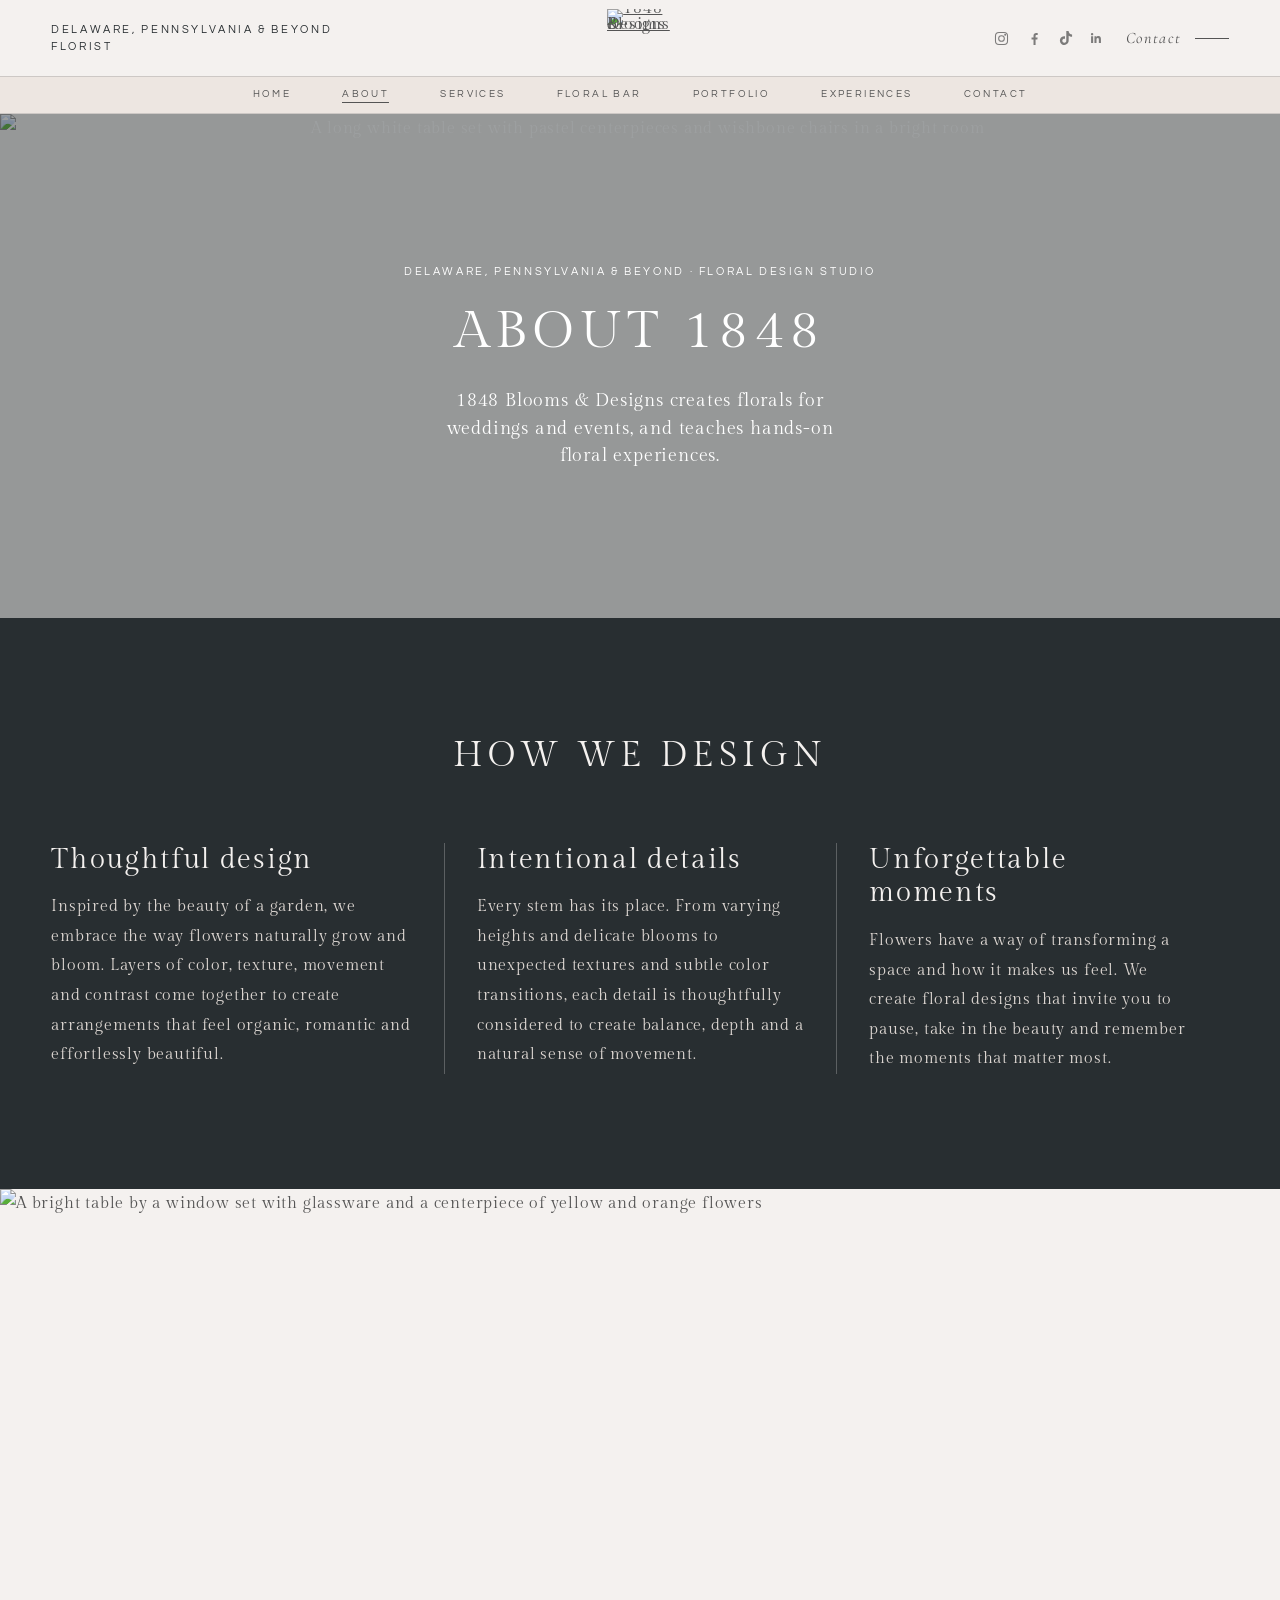
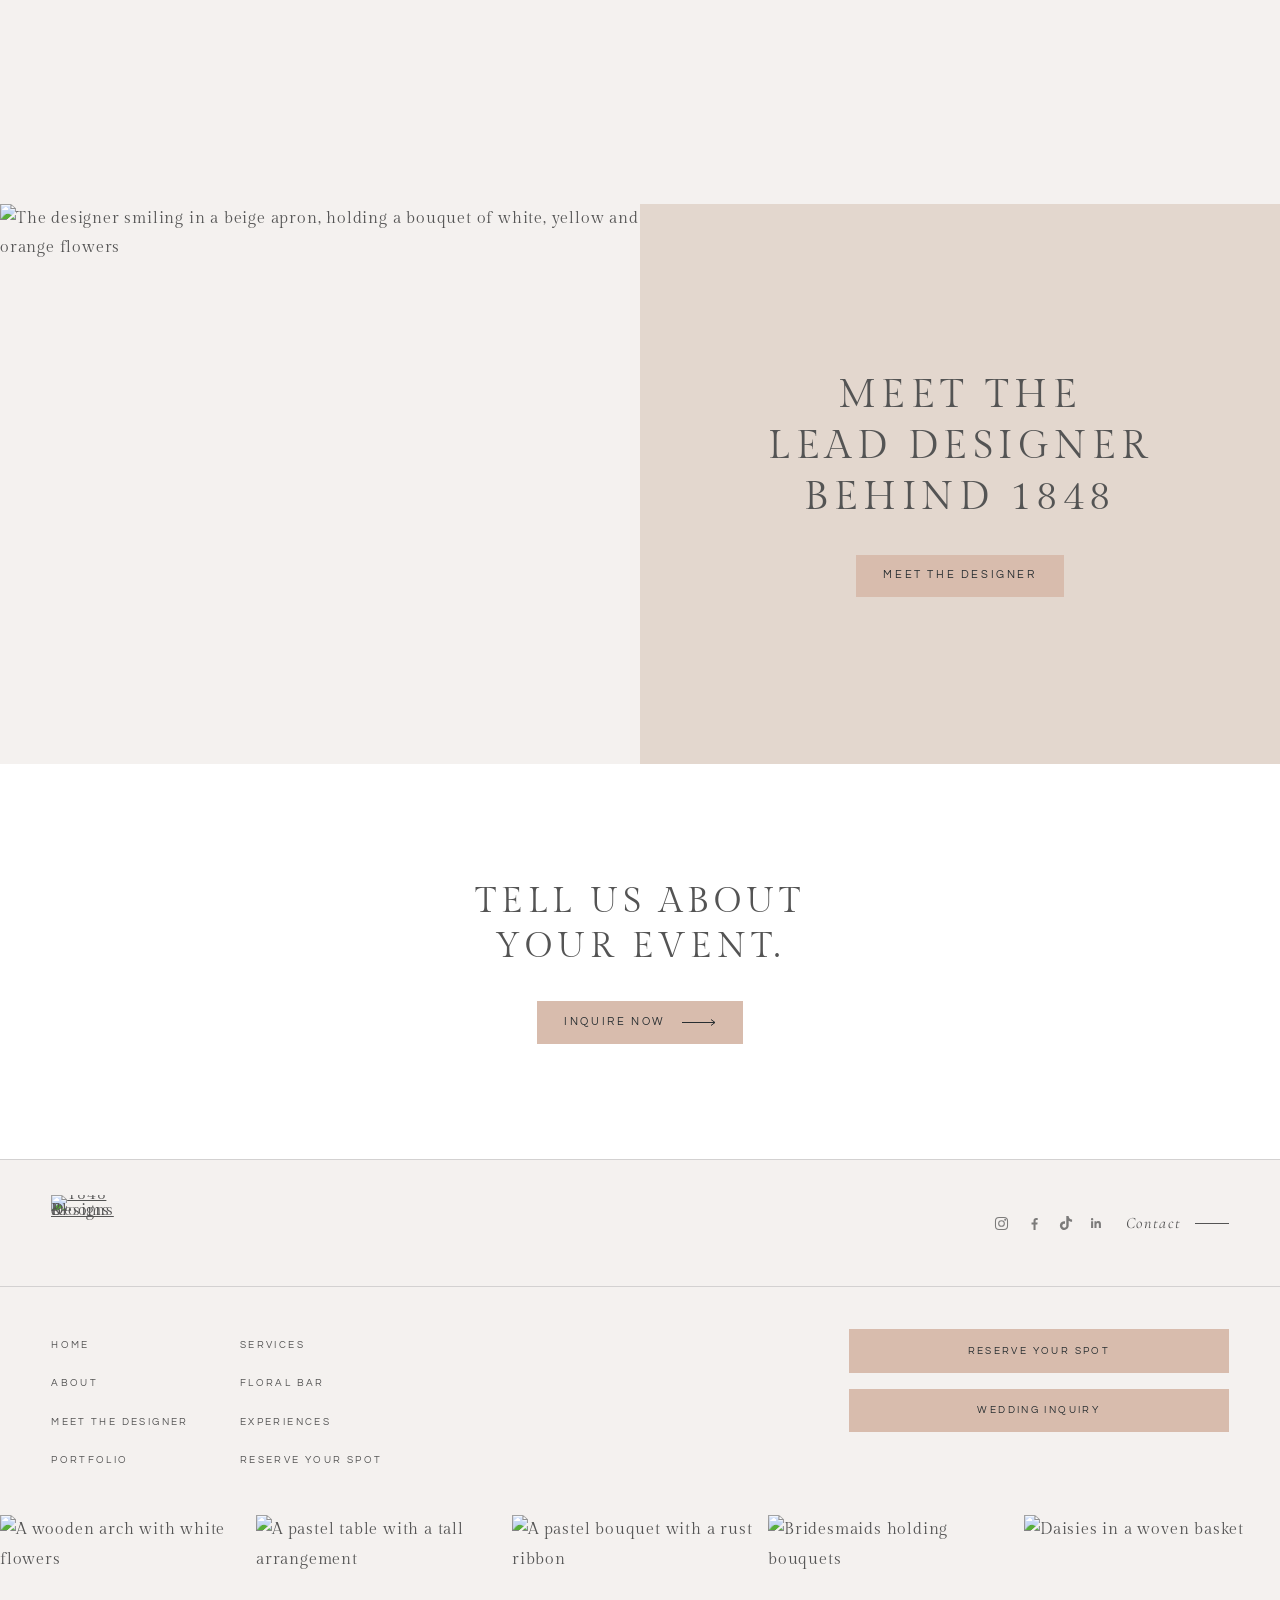
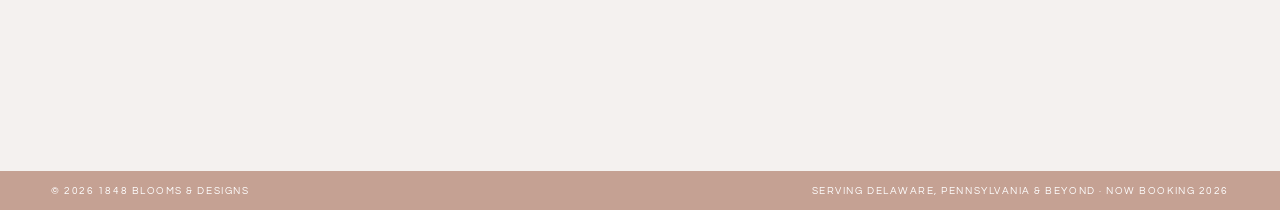
==== about.html @ b2e94ffb "Merge 425ca1553ed9a69449fd6100965f1c5104410fbd into c31b3c706e4429e6d0e6be07ddee73674b6026f5" ====
<!doctype html>
<html lang="en">
<head>
<meta charset="utf-8">
<meta name="viewport" content="width=device-width, initial-scale=1">
<title>About | 1848 Blooms &amp; Designs</title>
<meta name="description" content="About 1848 Blooms &amp; Designs, a floral design studio serving Delaware, Pennsylvania and beyond for weddings, events and hands-on experiences.">

<meta property="og:title" content="About | 1848 Blooms &amp; Designs">
<meta property="og:description" content="About 1848 Blooms &amp; Designs, a floral design studio serving Delaware, Pennsylvania and beyond for weddings, events and hands-on experiences.">
<meta property="og:type" content="website">
<meta property="og:image" content="assets/img/home-banner.jpg">
<meta name="theme-color" content="#C5A193">
<link rel="icon" type="image/png" href="assets/favicon.png">
<link rel="stylesheet" href="assets/site.css?v=4">
</head>
<body>
<a class="skip" href="#main">Skip to content</a>
<header class="hd"><div class="hd__top">
  <p class="flank hd__tag">Delaware, Pennsylvania &amp; Beyond<br>Florist</p>
  <a class="brand" href="index.html" aria-label="1848 Blooms &amp; Designs, home"><img src="assets/logo.png" width="86" height="76" alt="1848 Blooms &amp; Designs"></a>
  <div class="hd__right"><span class="social"><a href="https://www.instagram.com/1848BloomsandDesigns" target="_blank" rel="noopener" aria-label="Instagram"><svg viewBox="0 0 24 24" fill="none" stroke="currentColor" stroke-width="1.5" aria-hidden="true"><rect x="3.500" y="3.500" width="17" height="17" rx="5"/><circle cx="12" cy="12" r="4"/><circle cx="17.200" cy="6.800" r=".6" fill="currentColor"/></svg></a><a href="https://www.facebook.com/1848BloomsandDesigns" target="_blank" rel="noopener" aria-label="Facebook"><svg viewBox="0 0 24 24" aria-hidden="true"><path d="M13.500 21v-7.500h2.500l.4-3h-2.900V8.600c0-.9.3-1.500 1.500-1.500h1.500V4.400c-.3 0-1.200-.1-2.200-.1-2.200 0-3.700 1.300-3.700 3.800v2.400H7.800v3h2.800V21h2.900z"/></svg></a><a href="https://www.tiktok.com/@1848bloomsanddesigns" target="_blank" rel="noopener" aria-label="TikTok"><svg viewBox="0 0 24 24" aria-hidden="true"><path d="M12.53.02c1.31-.02 2.61-.01 3.91-.02.08 1.53.63 3.09 1.75 4.17 1.12 1.11 2.7 1.62 4.24 1.79v4.03c-1.44-.05-2.89-.35-4.2-.97-.57-.26-1.1-.59-1.62-.93-.01 2.92.01 5.84-.02 8.75-.08 1.4-.54 2.79-1.35 3.94-1.31 1.92-3.58 3.17-5.91 3.21-1.43.08-2.86-.31-4.08-1.03-2.02-1.19-3.44-3.37-3.65-5.71-.02-.5-.03-1-.01-1.49.18-1.9 1.12-3.72 2.58-4.96 1.66-1.44 3.98-2.13 6.15-1.72.02 1.48-.04 2.96-.04 4.44-.99-.32-2.15-.23-3.02.37-.63.41-1.11 1.04-1.36 1.75-.21.51-.15 1.07-.14 1.61.24 1.64 1.82 3.02 3.5 2.87 1.12-.01 2.19-.66 2.77-1.61.19-.33.4-.67.41-1.06.1-1.79.06-3.57.07-5.36.01-4.03-.01-8.05.02-12.07z"/></svg></a><a href="https://www.linkedin.com/company/1848-blooms-and-designs/" target="_blank" rel="noopener" aria-label="LinkedIn"><svg viewBox="0 0 24 24" aria-hidden="true"><path d="M20.45 20.45h-3.56v-5.57c0-1.33-.02-3.04-1.85-3.04-1.85 0-2.14 1.45-2.14 2.94v5.67H9.35V9h3.41v1.56h.05c.48-.9 1.64-1.85 3.37-1.85 3.6 0 4.27 2.37 4.27 5.46v6.28zM5.34 7.43a2.06 2.06 0 1 1 0-4.13 2.06 2.06 0 0 1 0 4.13zM7.12 20.45H3.56V9h3.56v11.45z"/></svg></a></span><a class="contact-link" href="contact.html">Contact</a>
    <button class="menu-btn" type="button" aria-expanded="false" aria-controls="mnav"><i aria-hidden="true"></i><span>Menu</span></button></div>
</div></header>
<nav class="primary" aria-label="Main"><a href="index.html">Home</a><a href="about.html" aria-current="page">About</a><a href="services.html">Services</a><a href="floral-bar.html">Floral Bar</a><a href="portfolio.html">Portfolio</a><a href="experiences.html">Experiences</a><a href="contact.html">Contact</a></nav>
<nav class="mnav" id="mnav" aria-label="Menu">
  <ul><li><a href="index.html">Home</a></li><li><a href="about.html">About</a></li><li><a href="designer.html">Meet the designer</a></li><li><a href="services.html">Services</a></li><li><a href="floral-bar.html">Floral Bar</a></li><li><a href="portfolio.html">Portfolio</a></li><li><a href="experiences.html">Experiences</a></li><li><a href="reserve.html">Reserve your spot</a></li><li><a href="contact.html">Contact</a></li></ul>
  <div class="foot-line"><span>Serving Delaware, Pennsylvania &amp; Beyond</span><span>Now booking 2026</span></div>
</nav>
<main id="main">

<section class="phero">
  <img class="phero__img" src="assets/img/table-long-pastel.jpg" width="1600" height="1067" alt="A long white table set with pastel centerpieces and wishbone chairs in a bright room" fetchpriority="high" >
  <div class="phero__mid"><span class="eyebrow">Delaware, Pennsylvania &amp; Beyond &middot; Floral design studio</span><div class="tbar"><h1 class="dsp">About 1848</h1></div></div>
  <div class="phero__foot"><p>1848 Blooms &amp; Designs creates florals for weddings and events, and teaches hands-on floral experiences.</p></div>
</section>

<section class="section band-moss">
  <div class="wrap">
    <div class="tbar"><h2 class="dsp">How we design</h2></div>
    <div class="principles" style="margin-top:clamp(2.5rem,5vw,4.5rem)">
      <div><h3>Thoughtful design</h3><p>Inspired by the beauty of a garden, we embrace the way flowers naturally grow and bloom. Layers of color, texture, movement and contrast come together to create arrangements that feel organic, romantic and effortlessly beautiful.</p></div>
      <div><h3>Intentional details</h3><p>Every stem has its place. From varying heights and delicate blooms to unexpected textures and subtle color transitions, each detail is thoughtfully considered to create balance, depth and a natural sense of movement.</p></div>
      <div><h3>Unforgettable moments</h3><p>Flowers have a way of transforming a space and how it makes us feel. We create floral designs that invite you to pause, take in the beauty and remember the moments that matter most.</p></div>
    </div>
  </div>
</section>

<section class="full-img"><img src="assets/img/table-window.jpg" width="1067" height="1600" alt="A bright table by a window set with glassware and a centerpiece of yellow and orange flowers" loading="lazy" decoding="async" style="object-position:50% 70%"></section>

<section class="panels">
  <div class="panel panel--img"><img src="assets/img/designer-smile.jpg" width="1067" height="1600" alt="The designer smiling in a beige apron, holding a bouquet of white, yellow and orange flowers" loading="lazy" decoding="async" ></div>
  <div class="panel panel--petal panel--center"><div>
    <h2 class="dsp">Meet the lead designer behind 1848</h2>
    <div class="btn-row"><a class="btn" href="designer.html">Meet the designer</a></div>
  </div></div>
</section>

<section class="section band-paper2"><div class="wrap closer">
  <h2 class="dsp">Tell us about your event.</h2><div class="btn-row"><a class="btn btn--arrow" href="contact.html">Inquire now</a></div>
</div></section>

</main>
<footer class="site-footer">
  <div class="f-top"><a class="brand" href="index.html" aria-label="1848 Blooms &amp; Designs, home"><img src="assets/logo.png" width="86" height="76" alt="1848 Blooms &amp; Designs"></a><div class="hd__right"><span class="social"><a href="https://www.instagram.com/1848BloomsandDesigns" target="_blank" rel="noopener" aria-label="Instagram"><svg viewBox="0 0 24 24" fill="none" stroke="currentColor" stroke-width="1.5" aria-hidden="true"><rect x="3.500" y="3.500" width="17" height="17" rx="5"/><circle cx="12" cy="12" r="4"/><circle cx="17.200" cy="6.800" r=".6" fill="currentColor"/></svg></a><a href="https://www.facebook.com/1848BloomsandDesigns" target="_blank" rel="noopener" aria-label="Facebook"><svg viewBox="0 0 24 24" aria-hidden="true"><path d="M13.500 21v-7.500h2.500l.4-3h-2.900V8.600c0-.9.3-1.500 1.500-1.500h1.500V4.400c-.3 0-1.200-.1-2.200-.1-2.200 0-3.700 1.300-3.700 3.800v2.400H7.800v3h2.800V21h2.900z"/></svg></a><a href="https://www.tiktok.com/@1848bloomsanddesigns" target="_blank" rel="noopener" aria-label="TikTok"><svg viewBox="0 0 24 24" aria-hidden="true"><path d="M12.53.02c1.31-.02 2.61-.01 3.91-.02.08 1.53.63 3.09 1.75 4.17 1.12 1.11 2.7 1.62 4.24 1.79v4.03c-1.44-.05-2.89-.35-4.2-.97-.57-.26-1.1-.59-1.62-.93-.01 2.92.01 5.84-.02 8.75-.08 1.4-.54 2.79-1.35 3.94-1.31 1.92-3.58 3.17-5.91 3.21-1.43.08-2.86-.31-4.08-1.03-2.02-1.19-3.44-3.37-3.65-5.71-.02-.5-.03-1-.01-1.49.18-1.9 1.12-3.72 2.58-4.96 1.66-1.44 3.98-2.13 6.15-1.72.02 1.48-.04 2.96-.04 4.44-.99-.32-2.15-.23-3.02.37-.63.41-1.11 1.04-1.36 1.75-.21.51-.15 1.07-.14 1.61.24 1.64 1.82 3.02 3.5 2.87 1.12-.01 2.19-.66 2.77-1.61.19-.33.4-.67.41-1.06.1-1.79.06-3.57.07-5.36.01-4.03-.01-8.05.02-12.07z"/></svg></a><a href="https://www.linkedin.com/company/1848-blooms-and-designs/" target="_blank" rel="noopener" aria-label="LinkedIn"><svg viewBox="0 0 24 24" aria-hidden="true"><path d="M20.45 20.45h-3.56v-5.57c0-1.33-.02-3.04-1.85-3.04-1.85 0-2.14 1.45-2.14 2.94v5.67H9.35V9h3.41v1.56h.05c.48-.9 1.64-1.85 3.37-1.85 3.6 0 4.27 2.37 4.27 5.46v6.28zM5.34 7.43a2.06 2.06 0 1 1 0-4.13 2.06 2.06 0 0 1 0 4.13zM7.12 20.45H3.56V9h3.56v11.45z"/></svg></a></span><a class="contact-link" href="contact.html">Contact</a></div></div>
  <div class="f-mid">
    <ul><li><a href="index.html">Home</a></li><li><a href="about.html">About</a></li><li><a href="designer.html">Meet the designer</a></li><li><a href="portfolio.html">Portfolio</a></li></ul>
    <ul><li><a href="services.html">Services</a></li><li><a href="floral-bar.html">Floral Bar</a></li><li><a href="experiences.html">Experiences</a></li><li><a href="reserve.html">Reserve your spot</a></li></ul>
    <div class="f-btns"><a class="btn" href="reserve.html">Reserve your spot</a><a class="btn" href="https://docs.google.com/forms/d/e/1FAIpQLSezvMAhJgHH2pi5c92ohipBKujeKQc1tmaTfEVaxycdIquB6Q/viewform?usp=header" target="_blank" rel="noopener">Wedding inquiry</a></div>
  </div>
  <div class="f-thumbs"><img src="assets/img/arch-willow.jpg" width="981" height="1284" alt="A wooden arch with white flowers" loading="lazy" decoding="async" ><img src="assets/img/pastel-table-a.jpg" width="1067" height="1600" alt="A pastel table with a tall arrangement" loading="lazy" decoding="async" ><img src="assets/img/bouquet-ribbon.jpg" width="1600" height="1067" alt="A pastel bouquet with a rust ribbon" loading="lazy" decoding="async" ><img src="assets/img/bridesmaids.jpg" width="1049" height="1600" alt="Bridesmaids holding bouquets" loading="lazy" decoding="async" ><img src="assets/img/ladder-daisies.jpg" width="1067" height="1600" alt="Daisies in a woven basket" loading="lazy" decoding="async" ></div>
  <div class="legal"><span>&copy; <span data-year>2026</span> 1848 Blooms &amp; Designs</span><span>Serving Delaware, Pennsylvania &amp; Beyond &middot; Now booking 2026</span></div>
</footer>
<script src="assets/site.js"></script>
</body>
</html>
---- assets/site.css ----
/* 1848 Blooms & Designs, v3
   Soft, airy, boutique. Warm greige paper, dusty rose accents, wide-tracked light serif capitals,
   tiny sans labels, a handwritten accent word, a centered wordmark header with a thin nav bar,
   photo-led sections with floating cards. */

@font-face{font-family:"Gilda Display";src:url([data-uri]) format("woff2");font-weight:400;font-style:normal;font-display:swap}
@font-face{font-family:"Cormorant";src:url([data-uri]) format("woff2");font-weight:400;font-style:italic;font-display:swap}
@font-face{font-family:"Questrial";src:url([data-uri]) format("woff2");font-weight:400;font-display:swap}
@font-face{font-family:"Pinyon Script";src:url([data-uri]) format("woff2");font-weight:400;font-display:swap}

:root{
  --paper:#F4F1EF;
  --petal:#E3D7CE;      /* sand */
  --petal-2:#EDE6E1;    /* light sand */
  --white:#FFFFFF;
  --deep:#282E31;       /* charcoal */
  --moss:#282E31;
  --rose:#C5A193;
  --rose-2:#D8BCAD;
  --rose-d:#A47F70;
  --leaf:#C5A193;
  --orchid:#A47F70;
  --ink:#282E31;
  --ink-2:#5E6366;
  --olive:#2E3823;
  --cream:#F4F1EF;
  --line:rgba(40,46,49,.16);
  --line-d:rgba(244,241,239,.26);

  --display:"Gilda Display","Cormorant",Georgia,serif;
  --serif:"Gilda Display","Cormorant",Georgia,serif;
  --sans:"Questrial","Helvetica Neue",Arial,sans-serif;
  --script:"Pinyon Script","Snell Roundhand",cursive;

  --pad:clamp(20px,4vw,64px);
  --max:1240px;
  --head-h:76px;
  --nav-h:38px;
  --ease:cubic-bezier(.2,.7,.2,1);
}

*,*::before,*::after{box-sizing:border-box}
html{-webkit-text-size-adjust:100%;scroll-behavior:smooth;scroll-padding-top:calc(var(--nav-h) + 16px)}
body{margin:0;background:var(--paper);color:var(--ink);font:400 1.2rem/1.7 var(--serif);letter-spacing:.012em;-webkit-font-smoothing:antialiased;text-rendering:optimizeLegibility}
img{display:block;max-width:100%;height:auto}
h1,h2,h3,h4,p,ul,ol,dl,dd,figure{margin:0}
ul,ol{padding:0;list-style:none}
a{color:inherit}
button,input,select,textarea{font:inherit;color:inherit}
:focus-visible{outline:2px solid var(--rose-d);outline-offset:3px}
.skip{position:absolute;left:-999px;top:8px;background:var(--deep);color:var(--cream);padding:.6em 1em;z-index:100}
.skip:focus{left:8px}
.wrap{width:100%;max-width:calc(var(--max) + var(--pad)*2);margin-inline:auto;padding-inline:var(--pad)}
body.menu-open{overflow:hidden}

/* ---------- Type ---------- */
.dsp,h1,h2{font-family:var(--display);font-weight:300;text-transform:uppercase;letter-spacing:.09em;line-height:1.28;text-wrap:balance;color:var(--olive)}
h1{font-size:clamp(2rem,1.1rem + 3.4vw,4.3rem)}
h2{font-size:clamp(1.65rem,1.05rem + 1.9vw,3rem)}
h3{font-family:var(--display);font-weight:400;font-size:clamp(1.45rem,1.2rem + .7vw,1.9rem);letter-spacing:.03em;line-height:1.2;text-wrap:balance}
p{max-width:62ch;text-wrap:pretty}
h1+p,h2+p,h3+p{margin-top:1rem}
.lede{font-size:1.3rem;line-height:1.6;max-width:40ch}
.small{font-size:1rem;color:var(--ink-2)}
.script{font-family:var(--script);text-transform:none;letter-spacing:0;font-weight:400;font-size:1.28em;line-height:1}
.eyebrow,.flank{font:400 .68rem/1.6 var(--sans);letter-spacing:.24em;text-transform:uppercase;color:var(--ink)}
.eyebrow{display:block;text-align:center;margin-bottom:1.1rem}
.rule{display:block;width:min(240px,50%);height:1px;background:var(--line);margin:1.6rem auto}
.ph{background:linear-gradient(transparent 58%,#F6E6A6 58%);padding:0 .1em;color:inherit}
.deep .ph,.story .ph,.panel--deep .ph{color:var(--ink)}

/* centered title block */
.tbar{display:block;text-align:center}
.tbar .flank{display:none}
.tbar h1,.tbar h2{text-align:center}

/* ---------- Links & buttons ---------- */
.link{text-decoration:underline;text-decoration-thickness:1px;text-underline-offset:.3em;text-decoration-color:rgba(40,46,49,.4);transition:color .2s,text-decoration-color .2s}
.link:hover{color:var(--rose-d);text-decoration-color:var(--rose-d)}
.btn{display:inline-flex;align-items:center;justify-content:center;gap:1rem;padding:1.35em 2.4em;border:1px solid var(--rose-2);background:var(--rose-2);color:var(--ink);font:400 .68rem/1 var(--sans);letter-spacing:.24em;text-transform:uppercase;text-decoration:none;border-radius:0;cursor:pointer;transition:background .3s,border-color .3s,color .3s}
.btn:hover{background:var(--rose);border-color:var(--rose)}
.btn--ghost{background:transparent;border-color:rgba(40,46,49,.45)}
.btn--ghost:hover{background:var(--ink);border-color:var(--ink);color:var(--cream)}
.btn--cream{background:var(--paper);border-color:var(--paper);color:var(--ink)}
.btn--cream:hover{background:var(--rose-2);border-color:var(--rose-2)}
.btn--rose{background:var(--rose);border-color:var(--rose);color:#fff}
.btn--rose:hover{background:var(--rose-d);border-color:var(--rose-d)}
.btn--arrow::after,.arrow-link::after{content:"";width:34px;height:7px;flex:none;background:no-repeat center/100% 100% url("data:image/svg+xml,%3Csvg xmlns='http://www.w3.org/2000/svg' viewBox='0 0 34 7' fill='none' stroke='currentColor' stroke-width='1'%3E%3Cpath d='M0 3.5h33M29 .5l4 3-4 3'/%3E%3C/svg%3E");filter:none}
.btn--arrow::after{background:currentColor;-webkit-mask:url("data:image/svg+xml,%3Csvg xmlns='http://www.w3.org/2000/svg' viewBox='0 0 34 7' fill='none' stroke='black' stroke-width='1'%3E%3Cpath d='M0 3.5h33M29 .5l4 3-4 3'/%3E%3C/svg%3E") center/100% 100% no-repeat;mask:url("data:image/svg+xml,%3Csvg xmlns='http://www.w3.org/2000/svg' viewBox='0 0 34 7' fill='none' stroke='black' stroke-width='1'%3E%3Cpath d='M0 3.5h33M29 .5l4 3-4 3'/%3E%3C/svg%3E") center/100% 100% no-repeat}
.arrow-link{display:inline-flex;align-items:center;gap:.9rem;font:400 .68rem/1 var(--sans);letter-spacing:.24em;text-transform:uppercase;text-decoration:none}
.arrow-link::after{background:currentColor;-webkit-mask:url("data:image/svg+xml,%3Csvg xmlns='http://www.w3.org/2000/svg' viewBox='0 0 34 7' fill='none' stroke='black' stroke-width='1'%3E%3Cpath d='M0 3.5h33M29 .5l4 3-4 3'/%3E%3C/svg%3E") center/100% 100% no-repeat;mask:url("data:image/svg+xml,%3Csvg xmlns='http://www.w3.org/2000/svg' viewBox='0 0 34 7' fill='none' stroke='black' stroke-width='1'%3E%3Cpath d='M0 3.5h33M29 .5l4 3-4 3'/%3E%3C/svg%3E") center/100% 100% no-repeat;transition:transform .3s var(--ease)}
.arrow-link:hover::after{transform:translateX(5px)}
.btn-row{display:flex;flex-wrap:wrap;gap:.8rem 1rem;align-items:center}
.btn-row--center{justify-content:center}

/* ---------- Header: top row (tagline, wordmark, contact) + thin nav bar ---------- */
.hd{position:relative;z-index:60;background:var(--paper)}
.hd__top{display:grid;grid-template-columns:1fr auto 1fr;align-items:center;gap:1rem;padding:.5rem var(--pad);min-height:var(--head-h)}
.hd__tag{max-width:none}
.brand{display:block;line-height:0}
.brand img{height:58px;width:auto}
.hd__right{justify-self:end;display:flex;align-items:center;gap:1.4rem}
.social{display:flex;gap:1rem}
.social svg{width:17px;height:17px;display:block;fill:currentColor}
.social a{display:block;line-height:0;opacity:.75;transition:opacity .2s,color .2s}
.social a:hover{opacity:1;color:var(--rose-d)}
.social a:hover{opacity:1}
.contact-link{display:inline-flex;align-items:center;gap:.8rem;font:italic 400 1rem var(--serif);letter-spacing:.1em;text-decoration:none}
.contact-link::after{content:"";width:34px;height:1px;background:currentColor}
.primary{position:sticky;top:0;z-index:60;display:flex;justify-content:center;gap:clamp(1.4rem,4vw,4.2rem);height:var(--nav-h);align-items:center;background:var(--petal-2);border-block:1px solid var(--line);padding-inline:var(--pad)}
.primary a{font:400 .62rem/1 var(--sans);letter-spacing:.24em;text-transform:uppercase;text-decoration:none;padding:.9em 0;background:linear-gradient(currentColor,currentColor) 50% 78%/0 1px no-repeat;transition:background-size .3s var(--ease)}
.primary a:hover,.primary a[aria-current="page"]{background-size:100% 1px}
.menu-btn{display:none;align-items:center;gap:.7rem;background:none;border:1px solid rgba(40,46,49,.35);border-radius:0;padding:.8em 1.1em;cursor:pointer;font:400 .62rem/1 var(--sans);letter-spacing:.2em;text-transform:uppercase}
.menu-btn i{display:block;width:16px;height:7px;border-top:1px solid currentColor;border-bottom:1px solid currentColor}

/* full-screen menu (small screens) */
.mnav{position:fixed;inset:0;z-index:55;background:var(--paper);color:var(--ink);padding:calc(var(--head-h) + 1rem) var(--pad) 2rem;display:flex;flex-direction:column;justify-content:space-between;overflow:auto;visibility:hidden;opacity:0;transition:opacity .35s,visibility .35s}
.menu-open .mnav{visibility:visible;opacity:1}
.mnav ul{max-width:560px;margin-inline:auto;width:100%;text-align:center}
.mnav li{border-bottom:1px solid var(--line)}
.mnav li a{display:block;font-family:var(--display);font-weight:300;text-transform:uppercase;letter-spacing:.14em;font-size:clamp(1.3rem,1rem + 1.6vw,1.9rem);line-height:1.2;padding:.8em 0;text-decoration:none;transition:color .2s}
.mnav li a:hover{color:var(--rose-d)}
.mnav .foot-line{display:flex;justify-content:center;text-align:center;flex-wrap:wrap;gap:.6rem 2rem;margin-top:2rem;font:400 .68rem/1.6 var(--sans);letter-spacing:.2em;text-transform:uppercase}

/* ---------- Home hero ---------- */
.hero{position:relative;isolation:isolate;overflow:hidden;min-height:clamp(560px,calc(100svh - var(--head-h) - var(--nav-h)),860px);display:flex;flex-direction:column;justify-content:flex-end;color:#fff}
.hero__img{position:absolute;inset:0;z-index:-2;width:100%;height:100%;object-fit:cover;object-position:60% 70%;animation:settle 2.6s var(--ease) both}
.hero::after{content:"";position:absolute;inset:0;z-index:-1;background:linear-gradient(90deg,rgba(40,46,49,.45) 0%,rgba(40,46,49,.18) 55%,rgba(40,46,49,.05) 100%),linear-gradient(0deg,rgba(40,46,49,.4),rgba(40,46,49,0) 45%)}
.hero__body{padding:clamp(5rem,12vw,9rem) var(--pad) clamp(2.5rem,5vw,4.5rem);max-width:calc(var(--max) + var(--pad)*2);width:100%;margin-inline:auto}
.hero .eyebrow{text-align:left;color:#fff;margin-bottom:1.4rem}
.hero h1{color:#fff;text-align:left;font-size:clamp(2rem,1rem + 3.6vw,4.4rem);font-weight:300;line-height:1.18;max-width:14em;letter-spacing:.07em}
.hero h1 .script{display:block;font-size:1.35em;margin-top:.12em;margin-left:.3em;line-height:1.05}
.hero .btn-row{margin-top:2.2rem}
.hero .btn{background:rgba(164,127,112,.92);border-color:transparent;color:#fff;min-width:15rem;justify-content:space-between}
.hero .btn:hover{background:var(--rose-d)}
.scroll-cue{position:absolute;right:clamp(14px,2.4vw,36px);top:50%;transform:translateY(-50%) rotate(90deg);transform-origin:center;font:400 .58rem var(--sans);letter-spacing:.3em;text-transform:uppercase;white-space:nowrap;display:flex;align-items:center;gap:.8rem}
.scroll-cue::after{content:"";width:42px;height:1px;background:currentColor}
@keyframes settle{from{transform:scale(1.05)}to{transform:none}}
@keyframes fade{from{opacity:0}to{opacity:1}}

/* ---------- Page hero (inner pages) ---------- */
.phero{position:relative;isolation:isolate;overflow:hidden;min-height:clamp(380px,56svh,560px);display:flex;flex-direction:column;justify-content:center;text-align:center;color:#fff}
.phero__img{position:absolute;inset:0;z-index:-2;width:100%;height:100%;object-fit:cover}
.phero::after{content:"";position:absolute;inset:0;z-index:-1;background:rgba(40,46,49,.38)}
.phero__mid{padding:clamp(3rem,6vw,5rem) var(--pad) 0}
.phero h1{color:#fff}
.phero__foot{padding:1.4rem var(--pad) clamp(3rem,6vw,5rem);display:flex;flex-direction:column;align-items:center;gap:1.6rem}
.phero__foot p{font-size:1.25rem;line-height:1.55;max-width:44ch;margin-inline:auto}
.phero--plain{min-height:0;background:var(--petal-2);color:var(--ink)}
.phero--plain::after{display:none}
.phero--plain h1{color:var(--olive)}
.phero--plain .phero__mid{padding-top:clamp(3.5rem,7vw,6rem);padding-bottom:0}
.phero--plain .phero__foot{padding-bottom:clamp(3rem,6vw,5rem)}

/* ---------- Split panels ---------- */
.panels{display:grid;grid-template-columns:1fr 1fr}
.panels>*{min-width:0}
.panel{padding:clamp(3rem,7vw,7rem) var(--pad)}
.panel--deep{background:var(--deep);color:var(--cream)}
.panel--deep h2,.panel--deep h3{color:var(--cream)}
.panel--petal{background:var(--petal)}
.panel--paper2{background:var(--white)}
.panel--img{padding:0;position:relative;min-height:560px}
.panel--img img{position:absolute;inset:0;width:100%;height:100%;object-fit:cover}
.panel--center{display:grid;align-content:center;justify-items:center;text-align:center}
.panel--center>div{max-width:34rem}
.panel--center p{margin-inline:auto}
.panel--center .btn-row{justify-content:center}
.panel--center .tick{text-align:left}
.panel--sticky>div{position:sticky;top:calc(var(--nav-h) + 2rem)}
.panel h2{font-size:clamp(1.6rem,1rem + 1.8vw,2.7rem)}
.panel p{margin-top:1.4rem}
.panel .btn-row{margin-top:2rem}
.panel .tick{margin-top:1.6rem}

/* ---------- Sections ---------- */
.section{padding-block:clamp(4rem,9vw,8rem)}
.section--tight{padding-block:clamp(3rem,6vw,5.5rem)}
.band-petal{background:var(--petal)}
.band-paper2{background:var(--white)}
.band-deep,.band-moss{background:var(--deep);color:var(--cream)}
.band-moss h2,.band-moss h3,.band-deep h2,.band-deep h3{color:var(--cream)}
.center{text-align:center}
.center p{margin-inline:auto}
.sec-intro{margin:clamp(1.2rem,2.5vw,2rem) auto clamp(2rem,4vw,3.5rem);max-width:52ch;text-align:center}

/* intro (home) */
.intro{text-align:center;padding-block:clamp(4.5rem,9vw,8rem)}
.intro h2{max-width:20em;margin-inline:auto}
.intro p{margin:0 auto;max-width:52ch}
.intro .btn-row{justify-content:center;margin-top:2.4rem}

/* photo rail with previous / next */
.rail-wrap{padding-bottom:clamp(3rem,6vw,5rem)}
.rail{display:flex;align-items:flex-start;gap:clamp(12px,1.6vw,24px);overflow-x:auto;scroll-snap-type:x mandatory;scrollbar-width:none;padding-inline:var(--pad);-webkit-overflow-scrolling:touch}
.rail::-webkit-scrollbar{display:none}
.rail figure{flex:0 0 clamp(240px,29vw,420px);scroll-snap-align:start}
.rail figure:nth-child(3n+2){margin-top:clamp(1.2rem,3vw,3rem)}
.rail img{width:100%;height:auto;aspect-ratio:var(--ar,4/5);object-fit:cover}
.rail-ctl{display:flex;justify-content:space-between;align-items:center;padding:1.6rem var(--pad) 0;max-width:calc(var(--max) + var(--pad)*2);margin-inline:auto}
.rail-ctl button{display:inline-flex;align-items:center;gap:1rem;background:none;border:0;cursor:pointer;font:400 .62rem var(--sans);letter-spacing:.24em;text-transform:uppercase;padding:.6em 0}
.rail-ctl button i{width:34px;height:7px;background:currentColor;-webkit-mask:url("data:image/svg+xml,%3Csvg xmlns='http://www.w3.org/2000/svg' viewBox='0 0 34 7' fill='none' stroke='black' stroke-width='1'%3E%3Cpath d='M0 3.5h33M29 .5l4 3-4 3'/%3E%3C/svg%3E") center/100% 100% no-repeat;mask:url("data:image/svg+xml,%3Csvg xmlns='http://www.w3.org/2000/svg' viewBox='0 0 34 7' fill='none' stroke='black' stroke-width='1'%3E%3Cpath d='M0 3.5h33M29 .5l4 3-4 3'/%3E%3C/svg%3E") center/100% 100% no-repeat}
.rail-ctl .prev i{transform:scaleX(-1)}
.rail-ctl button:hover{color:var(--rose-d)}

/* designer: photo with an overlapping white card */
.bio{position:relative;display:grid;grid-template-columns:repeat(12,1fr);align-items:center;padding-block:clamp(2rem,5vw,5rem);max-width:calc(var(--max) + var(--pad)*2);margin-inline:auto;padding-inline:var(--pad)}
.bio__img{grid-column:1/8;grid-row:1}
.bio__img img{width:100%;aspect-ratio:4/5;object-fit:cover;object-position:50% 25%;max-height:760px}
.bio__card{grid-column:7/13;grid-row:1;background:var(--white);padding:clamp(2.2rem,4.5vw,4.5rem) clamp(1.6rem,3.5vw,3.5rem);text-align:center;z-index:1;margin-block:3rem}
.bio__card h2{margin-top:.4rem}
.bio__card p{margin:1.4rem auto 0;font-size:1.15rem}
.bio__card .arrow-link{margin-top:2rem}

/* signature service: full-bleed photo with a floating card */
.feature{position:relative;isolation:isolate;display:grid;place-items:center;padding:clamp(4rem,9vw,8rem) var(--pad);min-height:clamp(520px,80svh,760px)}
.feature>img{position:absolute;inset:0;z-index:-1;width:100%;height:100%;object-fit:cover}
.feature__card{background:var(--paper);padding:clamp(2.4rem,5vw,4.6rem) clamp(1.6rem,4.5vw,4.5rem);max-width:720px;text-align:center}
.feature__card p{margin:1.4rem auto 0;font-size:1.15rem}
.feature__card .btn{margin-top:2rem}

/* image cards with centered captions */
.cards{display:grid;grid-template-columns:repeat(3,1fr);gap:clamp(1rem,2.4vw,2.6rem)}
.cards figure{text-align:center}
.cards a{text-decoration:none;display:block}
.cards .ph-img{overflow:hidden;background:var(--petal-2)}
.cards img{width:100%;aspect-ratio:3/4;object-fit:cover;transition:transform 1s var(--ease)}
.cards a:hover img{transform:scale(1.03)}
.cards h3{margin-top:1.3rem;text-transform:uppercase;font-weight:300;letter-spacing:.14em;font-size:1.25rem}
.cards figcaption p{margin:.6rem auto 0;font-size:1.08rem;color:var(--ink-2);max-width:32ch;line-height:1.5}

/* quotes */
.rev{display:grid;grid-template-columns:repeat(3,1fr);gap:clamp(1rem,2.4vw,2.6rem);overflow:visible;margin:0;padding:0}
.rc{background:var(--white);padding:2.2rem 1.8rem;display:grid;grid-template-rows:auto 1fr auto;gap:1.1rem;text-align:center;border:0;min-height:0}
.rc .src{font:400 .6rem var(--sans);letter-spacing:.24em;text-transform:uppercase;color:var(--ink-2)}
.rc blockquote{margin:0;font-family:var(--display);font-style:italic;font-weight:400;font-size:1.35rem;line-height:1.4}
.rc cite{font:400 .66rem var(--sans);letter-spacing:.22em;text-transform:uppercase;font-style:normal;color:var(--ink-2)}

/* closing banner */
.closing{position:relative;isolation:isolate;display:grid;place-items:center;text-align:center;min-height:clamp(440px,70svh,640px);padding:clamp(4rem,8vw,7rem) var(--pad);color:#fff}
.closing>img{position:absolute;inset:0;z-index:-2;width:100%;height:100%;object-fit:cover}
.closing::after{content:"";position:absolute;inset:0;z-index:-1;background:rgba(40,46,49,.42)}
.closing .script{display:block;font-size:clamp(2.6rem,1.4rem + 4.6vw,5.6rem);line-height:1.08;margin-bottom:2.2rem;max-width:12em;margin-inline:auto}

/* plain closing line on inner pages */
.closer{display:grid;justify-items:center;text-align:center;gap:2rem}
.closer h2{max-width:18em}

/* ---------- Footer ---------- */
.site-footer{background:var(--paper);border-top:1px solid var(--line)}
.f-top{display:flex;justify-content:space-between;align-items:center;gap:1.5rem;padding:2.2rem var(--pad);border-bottom:1px solid var(--line)}
.f-top .brand img{height:56px}
.f-mid{display:grid;grid-template-columns:max-content max-content minmax(0,1fr);gap:2rem clamp(2rem,4vw,3.5rem);padding:2.6rem var(--pad);align-items:start}
.f-mid .f-btns{justify-self:end;width:min(100%,380px)}
.f-mid ul li+li{margin-top:.55rem}
.f-mid a{font:400 .62rem var(--sans);letter-spacing:.24em;text-transform:uppercase;text-decoration:none}
.f-mid a:hover{color:var(--rose-d)}
.f-mid .f-note{font-size:1.05rem;color:var(--ink-2);max-width:30ch}
.f-btns{display:grid;gap:1rem;justify-items:stretch}
.f-btns .btn{padding:1.6em 1.5em;font-style:normal}
.f-thumbs{display:grid;grid-template-columns:repeat(5,1fr)}
.f-thumbs img{width:100%;aspect-ratio:1;object-fit:cover}
.legal{background:var(--rose);color:#fff;padding:.9rem var(--pad);display:flex;justify-content:space-between;gap:1rem;flex-wrap:wrap;font:400 .6rem var(--sans);letter-spacing:.16em;text-transform:uppercase}

/* ---------- Content blocks reused on inner pages ---------- */
.split{display:grid;grid-template-columns:7fr 5fr;gap:clamp(2rem,6vw,6rem);align-items:center}
.split--flip{grid-template-columns:5fr 7fr}
.split--top{align-items:start}
.split--57{grid-template-columns:5fr 7fr}
.split img{width:100%;object-fit:cover}
.split .copy>*+*{margin-top:1.3rem}
.split .copy .btn-row{margin-top:2rem}

.principles{display:grid;grid-template-columns:repeat(3,1fr)}
.principles>div{padding:0 clamp(1rem,2.5vw,2.6rem);border-left:1px solid var(--line-d)}
.principles>div:first-child{padding-left:0;border-left:0}
.principles h3{margin-bottom:.9rem;color:var(--cream)}
.principles p{color:rgba(246,238,232,.88)}

.steps{counter-reset:s}
.steps li{display:grid;grid-template-columns:clamp(4rem,9vw,8rem) 1fr;gap:1rem 2rem;padding-block:clamp(1.4rem,3vw,2.2rem);border-top:1px solid var(--line);align-items:baseline}
.steps li:last-child{border-bottom:1px solid var(--line)}
.steps li::before{counter-increment:s;content:counter(s);font-family:var(--display);font-weight:300;font-size:clamp(2.6rem,5vw,4.4rem);line-height:1;color:var(--leaf)}
.steps h3{margin-bottom:.4rem}
.steps p{color:var(--ink-2)}
.steps--three{display:grid;grid-template-columns:repeat(3,1fr);gap:clamp(1.5rem,4vw,4rem)}
.steps--three li{display:block;border:0!important;padding:0}

.full-img img{width:100%;height:clamp(300px,48vw,640px);object-fit:cover}

.tick li{padding:.7rem 0;border-top:1px solid var(--line)}
.tick li:last-child{border-bottom:1px solid var(--line)}
.tick strong{font-weight:500}
.tick li>span{display:block;color:var(--ink-2);font-size:.97rem}
.deep .tick li,.panel--deep .tick li{border-color:var(--line-d)}
.deep .tick li>span,.panel--deep .tick li>span{color:rgba(246,238,232,.82)}

.service-img{width:100%;height:100%;object-fit:cover}
.stack-2{display:grid;gap:clamp(.6rem,1vw,1rem);grid-template-columns:1fr 1fr}
.stack-2 img{aspect-ratio:3/4;object-fit:cover;width:100%}
.stack-2 img:nth-child(2){margin-top:3rem}

.faq details{border-top:1px solid var(--line)}
.faq details:last-child{border-bottom:1px solid var(--line)}
.faq summary{list-style:none;cursor:pointer;display:flex;justify-content:space-between;gap:1.5rem;align-items:center;padding:1.25rem 0;font-family:var(--display);font-weight:300;font-size:clamp(1.3rem,1.1rem + .7vw,1.7rem);line-height:1.2}
.faq summary::-webkit-details-marker{display:none}
.faq summary::after{content:"";flex:none;width:.7rem;height:.7rem;border-right:1.5px solid var(--moss);border-bottom:1.5px solid var(--moss);transform:rotate(45deg) translateY(-2px);transition:transform .3s var(--ease)}
.faq details[open] summary::after{transform:rotate(-135deg) translate(-2px,-2px)}
.faq details>div{padding:0 0 1.5rem;color:var(--ink-2);max-width:60ch}
.faq summary:hover{color:var(--orchid)}

.xp{display:grid;grid-template-columns:5fr 6fr;gap:clamp(2rem,6vw,6rem);align-items:center}
.xp+.xp{margin-top:clamp(4rem,8vw,7rem)}
.xp:nth-child(even){grid-template-columns:6fr 5fr}
.xp:nth-child(even) figure{order:2}
.xp figure img{width:100%;aspect-ratio:5/4;object-fit:cover}
.xp h2{font-size:clamp(2rem,.9rem + 3.2vw,3.8rem)}
.xp dl{display:grid;grid-template-columns:auto 1fr;gap:.35rem 1.4rem;margin-top:1.4rem;font-size:.98rem}
.xp dt{font-weight:500;color:var(--moss)}
.xp .btn-row{margin-top:1.8rem}
.dates{width:100%;border-collapse:collapse}
.dates th,.dates td{text-align:left;padding:1rem 1rem 1rem 0;border-top:1px solid var(--line);vertical-align:baseline}
.dates thead th{font-weight:500;color:var(--moss);font-size:.95rem;border-top:0;border-bottom:1px solid var(--moss)}
.dates tr:last-child td{border-bottom:1px solid var(--line)}
.dates td:last-child{text-align:right;padding-right:0}

/* portfolio */
.filters{display:flex;flex-wrap:wrap;justify-content:center;gap:.5rem 1.8rem;border-bottom:1px solid var(--line);padding-bottom:1rem;margin-bottom:clamp(1.5rem,3vw,2.5rem)}
.filters button{border:0;padding:.35em 0;cursor:pointer;font-size:1rem;color:var(--ink-2);background:linear-gradient(var(--moss),var(--moss)) 0 100%/0 1px no-repeat;transition:background-size .3s var(--ease),color .2s}
.filters button:hover{color:var(--ink)}
.filters button[aria-pressed="true"]{color:var(--moss);font-weight:500;background-size:100% 1px}
.gallery{columns:3;column-gap:clamp(10px,1.4vw,20px)}
.shot{display:block;width:100%;margin:0 0 clamp(10px,1.4vw,20px);padding:0;border:0;background:var(--petal-2);cursor:zoom-in;break-inside:avoid;overflow:hidden}
.shot img{width:100%;height:auto;transition:transform .9s var(--ease)}
.shot:hover img{transform:scale(1.03)}
.shot[hidden]{display:none}
dialog.lb{border:0;padding:0;background:transparent;max-width:none;max-height:none;width:100vw;height:100vh;color:var(--cream)}
dialog.lb::backdrop{background:rgba(32,30,27,.95)}
.lb__in{height:100%;display:grid;grid-template-rows:1fr auto;padding:clamp(1rem,3vw,2.5rem);gap:1rem}
.lb__in img{margin:auto;max-width:100%;max-height:calc(100vh - 8rem);width:auto;height:auto;object-fit:contain}
.lb__cap{text-align:center;font-size:.95rem;opacity:.85;max-width:none}
.lb button{position:absolute;background:none;border:1px solid rgba(246,238,232,.4);color:var(--cream);width:48px;height:48px;border-radius:50%;cursor:pointer;font-size:1.3rem;line-height:1;display:grid;place-items:center}
.lb button:hover{background:var(--cream);color:var(--ink)}
.lb .x{top:1rem;right:1rem}.lb .pv{left:1rem;top:50%}.lb .nx{right:1rem;top:50%}

/* forms */
.form-grid{display:grid;grid-template-columns:7fr 4fr;gap:clamp(2.5rem,7vw,7rem);align-items:start}
.aside{position:sticky;top:calc(var(--head-h) + 1.5rem)}
.aside img{width:100%;aspect-ratio:4/5;object-fit:cover;margin-bottom:1.6rem}
.aside dl{display:grid;gap:1rem}
.aside dt{font-weight:500;color:var(--moss);font-size:.95rem}
.form{display:grid;grid-template-columns:1fr 1fr;gap:1.7rem 1.6rem}
.form .full{grid-column:1/-1}
.field label,.field legend{display:block;font-size:.95rem;font-weight:500;color:var(--moss);margin-bottom:.15rem;padding:0}
.field .hint{font-size:.88rem;color:var(--ink-2);font-weight:400}
.field input,.field select,.field textarea{width:100%;background:transparent;border:0;border-bottom:1px solid rgba(42,39,36,.45);border-radius:0;padding:.65rem 0;font-size:1.05rem;transition:border-color .2s,box-shadow .2s;appearance:none;-webkit-appearance:none}
.field select{background:url("data:image/svg+xml,%3Csvg xmlns='http://www.w3.org/2000/svg' width='12' height='8' fill='none' stroke='%2344523B' stroke-width='1.5'%3E%3Cpath d='M1 1.5l5 5 5-5'/%3E%3C/svg%3E") no-repeat right .2rem center;padding-right:1.6rem}
.field textarea{resize:vertical;min-height:7.5rem;line-height:1.5}
.field input:focus,.field select:focus,.field textarea:focus{outline:0;border-color:var(--orchid);box-shadow:0 1px 0 var(--orchid)}
.field input::placeholder,.field textarea::placeholder{color:rgba(90,83,77,.7)}
.field.invalid input,.field.invalid select,.field.invalid textarea{border-color:#A33B3B}
.err{display:none;color:#A33B3B;font-size:.88rem;margin-top:.3rem}
.field.invalid .err{display:block}
.hp{position:absolute;left:-5000px}
.notice{grid-column:1/-1;padding:1rem 1.2rem;background:var(--petal-2);border-left:3px solid var(--orchid);font-size:.96rem;display:none}
.notice.on{display:block}
.form .btn{justify-self:start}
.choice{display:flex;flex-wrap:wrap;gap:.6rem}
.choice label{margin:0;cursor:pointer}
.choice input{position:absolute;opacity:0;width:1px;height:1px}
.choice span{display:inline-block;padding:.65em 1.15em;border:1px solid rgba(42,39,36,.35);border-radius:2px;font-weight:400;color:var(--ink);transition:all .2s}
.choice input:checked+span{background:var(--moss);border-color:var(--moss);color:var(--cream)}
.choice input:focus-visible+span{outline:2px solid var(--orchid);outline-offset:3px}
.choice span:hover{border-color:var(--moss)}

/* thank you */
.thanks-body{padding-block:clamp(3rem,7vw,6rem)}
.thanks-body .tick{max-width:36rem;margin-top:2rem}

@media (prefers-reduced-motion:reduce){
  html{scroll-behavior:auto}
  *,*::before,*::after{animation:none!important;transition:none!important}
}

/* justified photo strip */
.strip{display:flex;gap:clamp(8px,1vw,14px);height:clamp(260px,38vw,560px)}
.strip a,.strip figure{flex:var(--r) 1 0;min-width:0;overflow:hidden;display:block}
.strip img{width:100%;height:100%;object-fit:cover;transition:transform .9s var(--ease)}
.strip a:hover img{transform:scale(1.04)}
@media (max-width:860px){
  .strip{height:auto;overflow-x:auto;scroll-snap-type:x mandatory;margin-inline:calc(var(--pad) * -1);padding-inline:var(--pad);gap:10px}
  .strip a,.strip figure{flex:0 0 auto;height:min(70vw,360px);aspect-ratio:var(--r);scroll-snap-align:start}
}

/* ---------- v3 overrides for reused blocks ---------- */
.field label,.field legend,.xp dt,.aside dt,.dates thead th{font:400 .64rem/1.5 var(--sans);letter-spacing:.2em;text-transform:uppercase;color:var(--ink)}
.field .hint{font:400 .95rem var(--serif);text-transform:none;letter-spacing:0;color:var(--ink-2)}
.filters button{font:400 .64rem var(--sans);letter-spacing:.22em;text-transform:uppercase}
.filters button[aria-pressed="true"]{font-weight:400;color:var(--ink)}
.steps li::before{color:var(--rose-d);font-weight:300}
.tick strong{font-weight:400;font-size:1.22rem}
.principles h3{color:var(--cream)}
.faq summary{font-weight:400}
.field input,.field select,.field textarea{font-size:1.15rem}
.choice span{font:400 .64rem var(--sans);letter-spacing:.2em;text-transform:uppercase;padding:1em 1.3em}
.btn-row .btn{min-width:0}
.xp h2{font-size:clamp(1.6rem,1rem + 1.6vw,2.5rem)}
.phero--plain .tbar h1{margin-bottom:0}

/* ---------- v3 responsive ---------- */
@media (max-width:1060px){
  .gallery{columns:2}
  .rev{grid-template-columns:1fr;max-width:560px;margin-inline:auto}
  .f-mid{grid-template-columns:1fr 1fr}
  .f-btns{grid-column:1/-1;grid-template-columns:1fr 1fr}
}
@media (max-width:900px){
  :root{--head-h:64px}
  .hd{position:sticky;top:0;border-bottom:1px solid var(--line)}
  .hd__top{grid-template-columns:auto 1fr;padding-block:.6rem}
  .hd__tag,.social,.contact-link{display:none}
  .hd__right{justify-self:end}
  .brand img{height:48px}
  .menu-btn{display:inline-flex}
  .primary{display:none}
  .menu-open .hd{z-index:60}
  :root{--nav-h:0px}
  .scroll-cue{display:none}
  .hero{min-height:0;justify-content:flex-end}
  .hero__body{padding-top:clamp(9rem,45vw,14rem)}
  .hero .btn{min-width:0;width:100%}
  .panels,.split,.split--flip,.split--57,.xp,.xp:nth-child(even),.form-grid,.cards{grid-template-columns:1fr}
  .panel--img{min-height:0!important;aspect-ratio:4/5}
  .panel--sticky>div{position:static}
  .xp:nth-child(even) figure{order:0}
  .principles{grid-template-columns:1fr;gap:2rem}
  .principles>div,.principles>div:first-child{padding:1.6rem 0 0;border-left:0;border-top:1px solid var(--line-d)}
  .principles>div:first-child{border-top:0;padding-top:0}
  .steps--three{grid-template-columns:1fr}
  .aside{position:static}
  .aside img{aspect-ratio:3/2}
  .form{grid-template-columns:1fr}
  .cards{gap:2.2rem}
  .bio{display:block;padding-inline:0;padding-block:0}
  .bio__img img{aspect-ratio:4/5;max-height:none}
  .bio__card{margin:-3.5rem var(--pad) 3rem;position:relative}
  .rail figure{flex-basis:68vw}
  .f-top{flex-direction:column;text-align:center}
  .f-thumbs{grid-template-columns:repeat(3,1fr)}
  .f-thumbs img:nth-child(n+4){display:none}
}
@media (max-width:560px){
  body{font-size:1.15rem}
  .gallery{columns:2;column-gap:8px}
  .shot{margin-bottom:8px}
  .f-mid{grid-template-columns:1fr 1fr}
  .f-btns{grid-template-columns:1fr}
  .xp dl{grid-template-columns:1fr}
  .dates thead{display:none}
  .dates tr{display:block;padding:1rem 0;border-top:1px solid var(--line)}
  .dates td{display:block;border:0;padding:.1rem 0}
  .dates td:last-child{text-align:left;padding-top:.5rem}
  .lb .pv,.lb .nx{top:auto;bottom:1rem}
  .legal{justify-content:center;text-align:center}
}
.phero:not(.phero--plain) .eyebrow{color:#fff}
.phero:not(.phero--plain)::after{background:rgba(40,46,49,.46)}
.social svg[fill="none"]{fill:none}

/* ---------- v3 type refinement: lighter, grayer, more open (matches the reference's light display serif) ---------- */
:root{--body-c:#545454}
body{font-size:1.08rem;line-height:1.8;letter-spacing:.05em;color:var(--body-c)}
.dsp,h1,h2{color:var(--body-c);letter-spacing:.15em;line-height:1.3;font-weight:300}
h2{font-size:clamp(1.6rem,1rem + 1.7vw,2.6rem)}
h1{font-size:clamp(2rem,1rem + 3vw,3.8rem)}
h3{font-weight:400;letter-spacing:.06em}
.phero--plain h1,.intro h2,.panel h2{color:var(--body-c)}
.panel--deep h2,.panel--deep h3,.band-moss h2,.band-moss h3{color:var(--cream)}
.hero h1,.phero h1{color:#fff;letter-spacing:.12em}
.lede,.phero__foot p{font-size:1.2rem}
.bio__card p,.feature__card p{font-size:1.08rem}
.tick strong{font-size:1.12rem;color:var(--ink)}
.tick li>span{font-size:1rem}
.rc blockquote{font-size:1.25rem;color:var(--body-c)}
.cards figcaption p{font-size:1rem}
.cards h3{font-size:1.1rem;letter-spacing:.2em;color:var(--ink)}
.faq summary{font-size:1.3rem}
.mnav li a{color:var(--body-c)}
.steps li::before{font-size:clamp(2.2rem,4vw,3.4rem)}
@media (max-width:560px){body{font-size:1.05rem}}
.hero__body{max-width:none;margin:0}

/* ---------- v3: Gilda Display (closest free match to the reference's light wide serif) ---------- */
body{font-size:1rem;line-height:1.85}
.dsp,h1,h2{font-weight:400;letter-spacing:.14em;line-height:1.3}
h2{font-size:clamp(1.45rem,.9rem + 1.6vw,2.4rem)}
h1{font-size:clamp(1.9rem,1rem + 2.8vw,3.5rem)}
.hero h1{letter-spacing:.1em}
.lede,.phero__foot p{font-size:1.1rem}
.bio__card p,.feature__card p{font-size:1rem}
.tick strong{font-size:1.02rem}
.tick li>span{font-size:.95rem}
.rc blockquote{font-family:"Cormorant",Georgia,serif;font-style:italic;font-size:1.3rem}
.cards figcaption p{font-size:.95rem}
.cards h3{font-size:1rem;letter-spacing:.2em}
.faq summary{font-size:1.15rem}
.mnav li a{font-weight:400}
.contact-link{font-family:"Cormorant",Georgia,serif}
@media (max-width:560px){body{font-size:1rem}}

/* ---------- revision 1 ---------- */
.phero--plain h1{color:var(--body-c)}
.panel--deep .tick strong{color:var(--cream)}
.social a[aria-label="TikTok"] svg,.social a[aria-label="LinkedIn"] svg{width:14px;height:14px;margin-top:1px}
.form-grid--flip{grid-template-columns:4fr 7fr}
.gi>h2{font-size:clamp(1.8rem,1rem + 2.4vw,3rem);margin-bottom:1rem}
.gi>p{margin-bottom:2rem;max-width:60ch}
.phero--plain .phero__foot p+p{margin-top:-.6rem}
.faq details div p{margin:0}
@media (max-width:1060px){
  .f-mid .f-btns{justify-self:stretch;width:auto}
}
@media (max-width:900px){
  .form-grid--flip{grid-template-columns:1fr}
  .form-grid--flip .gi{order:-1}
}
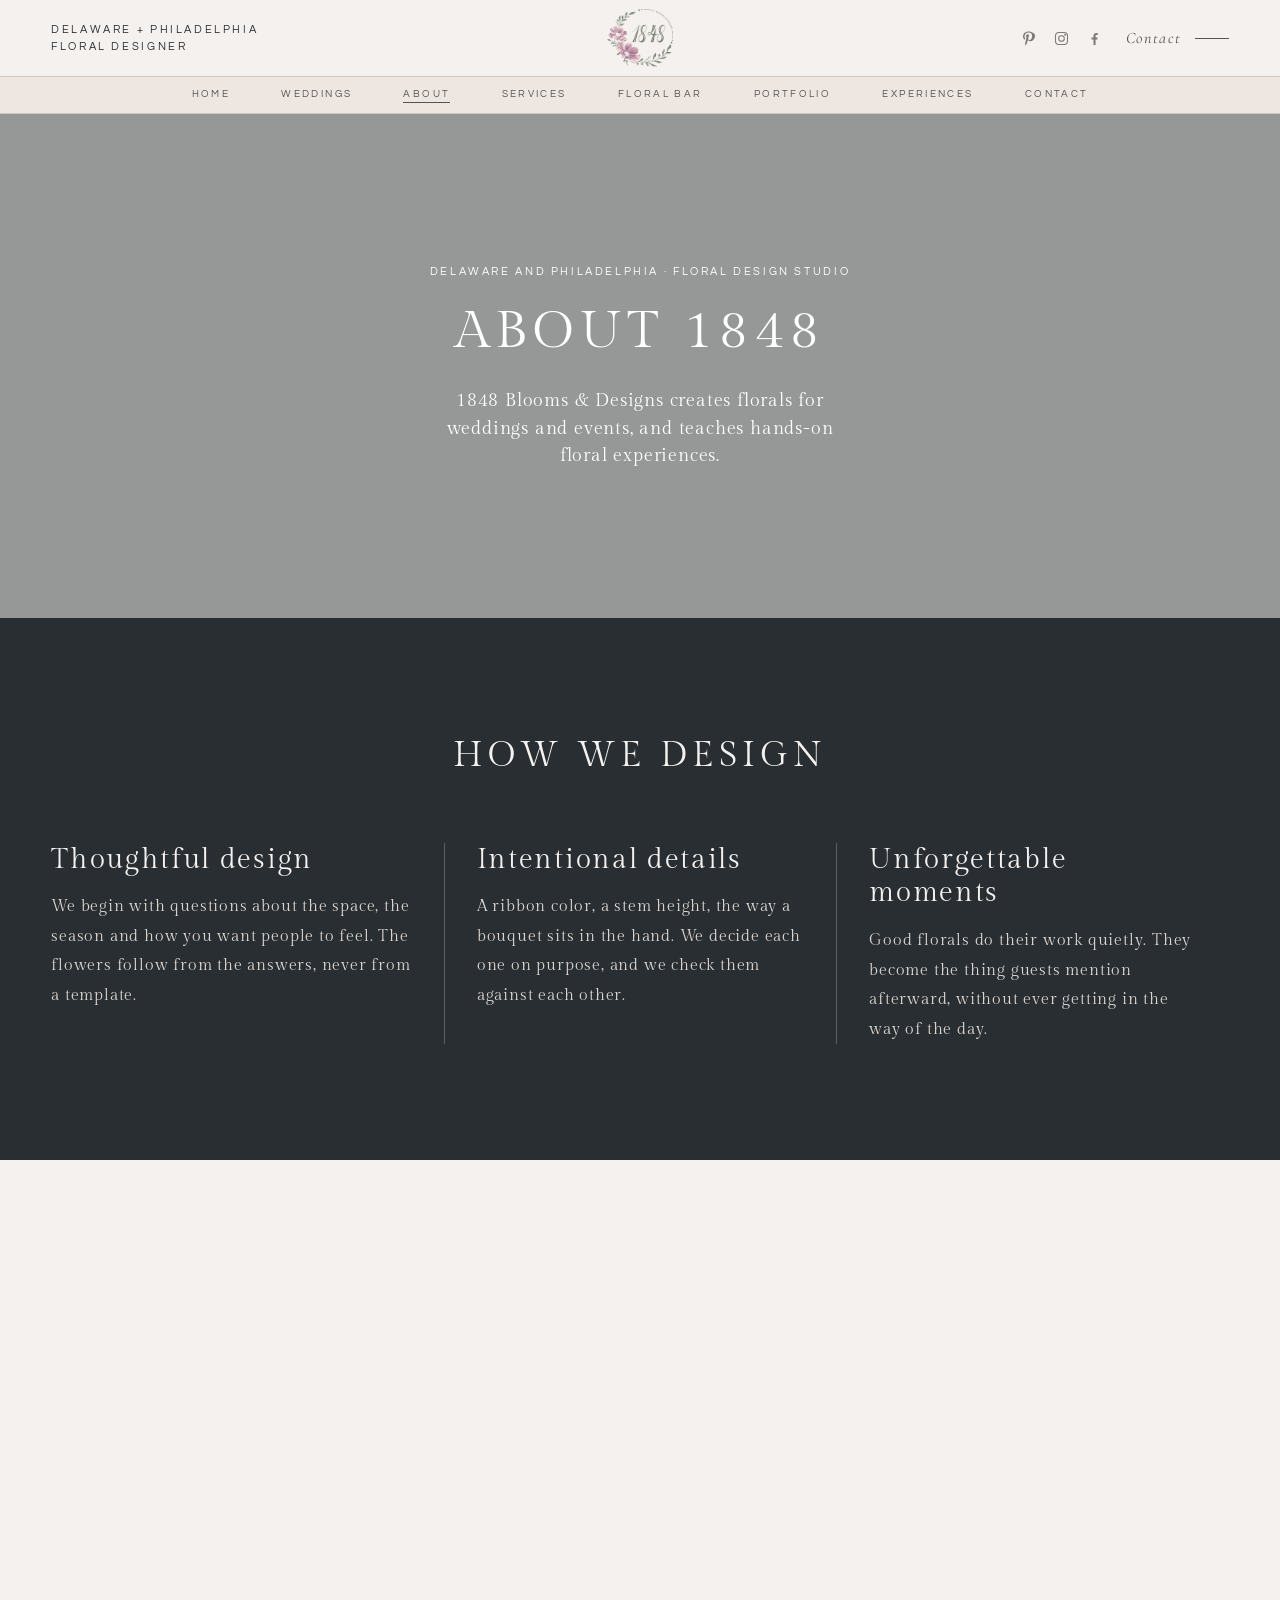
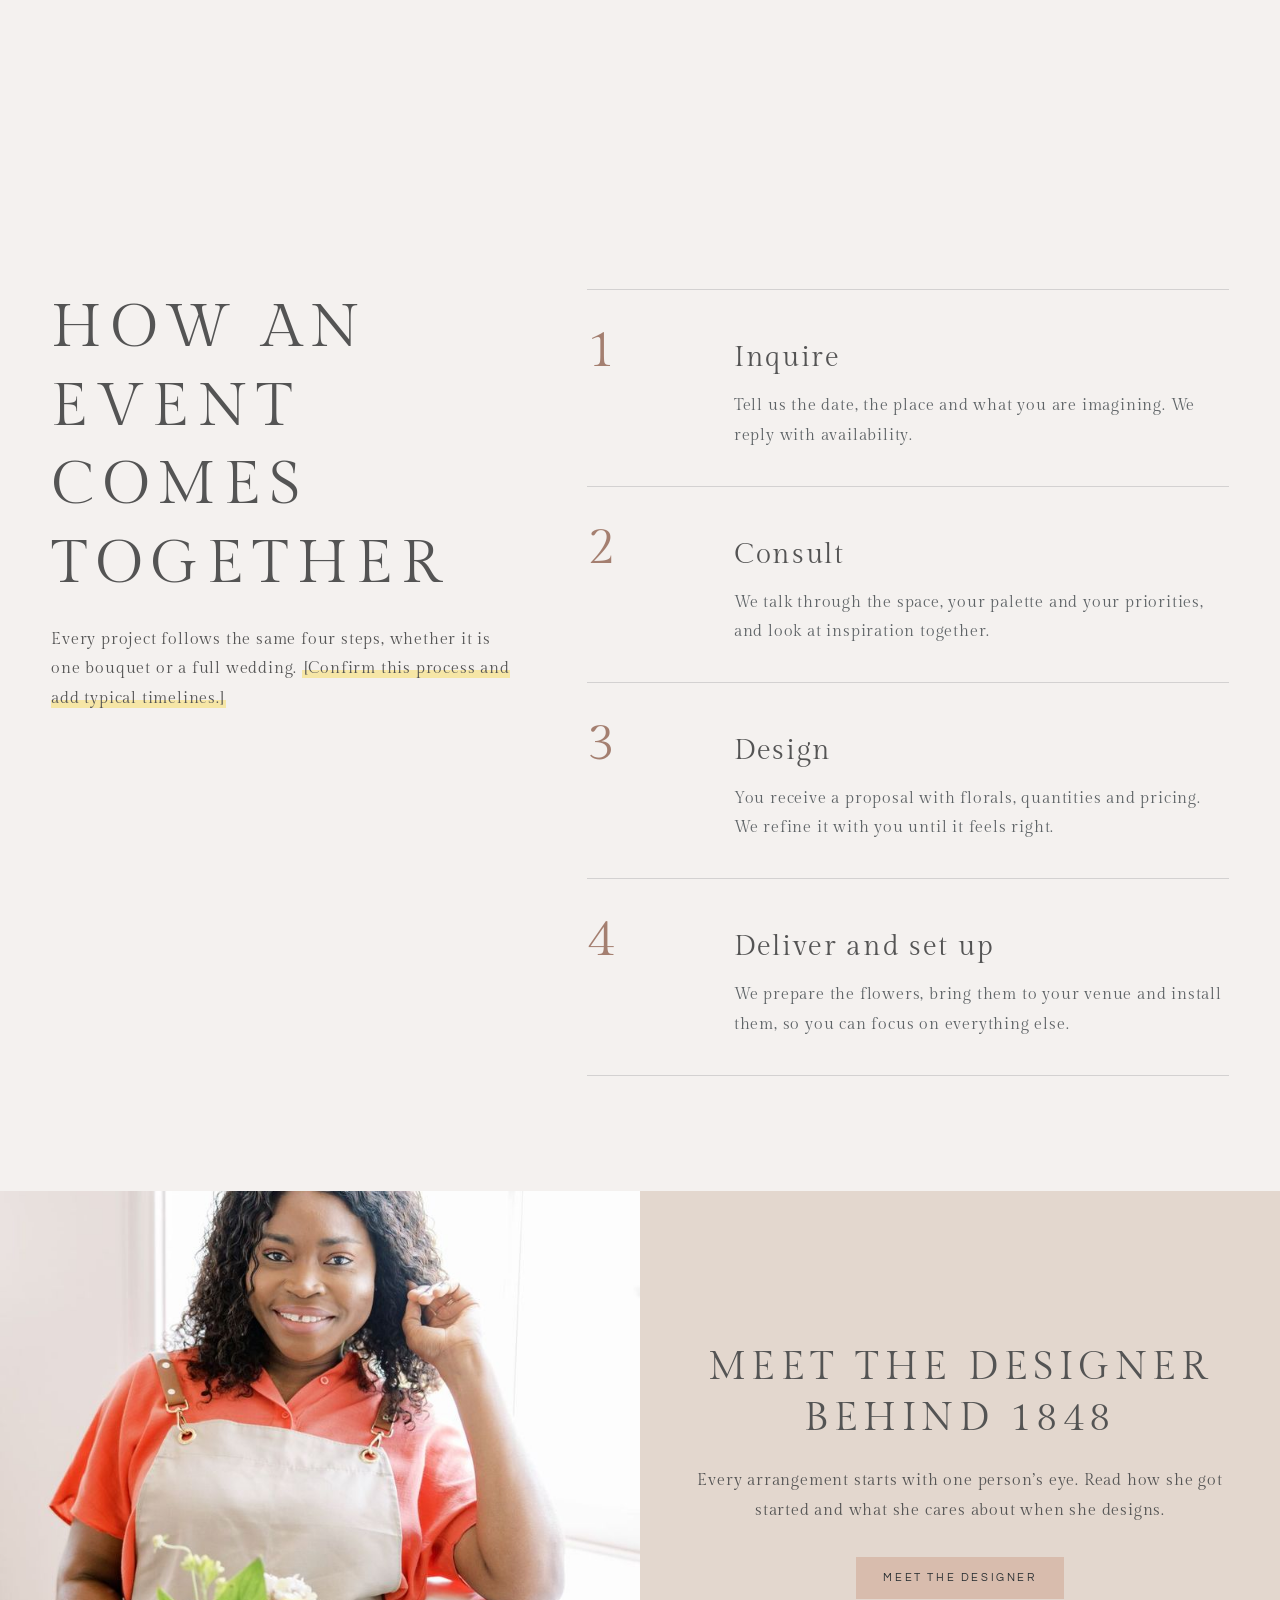
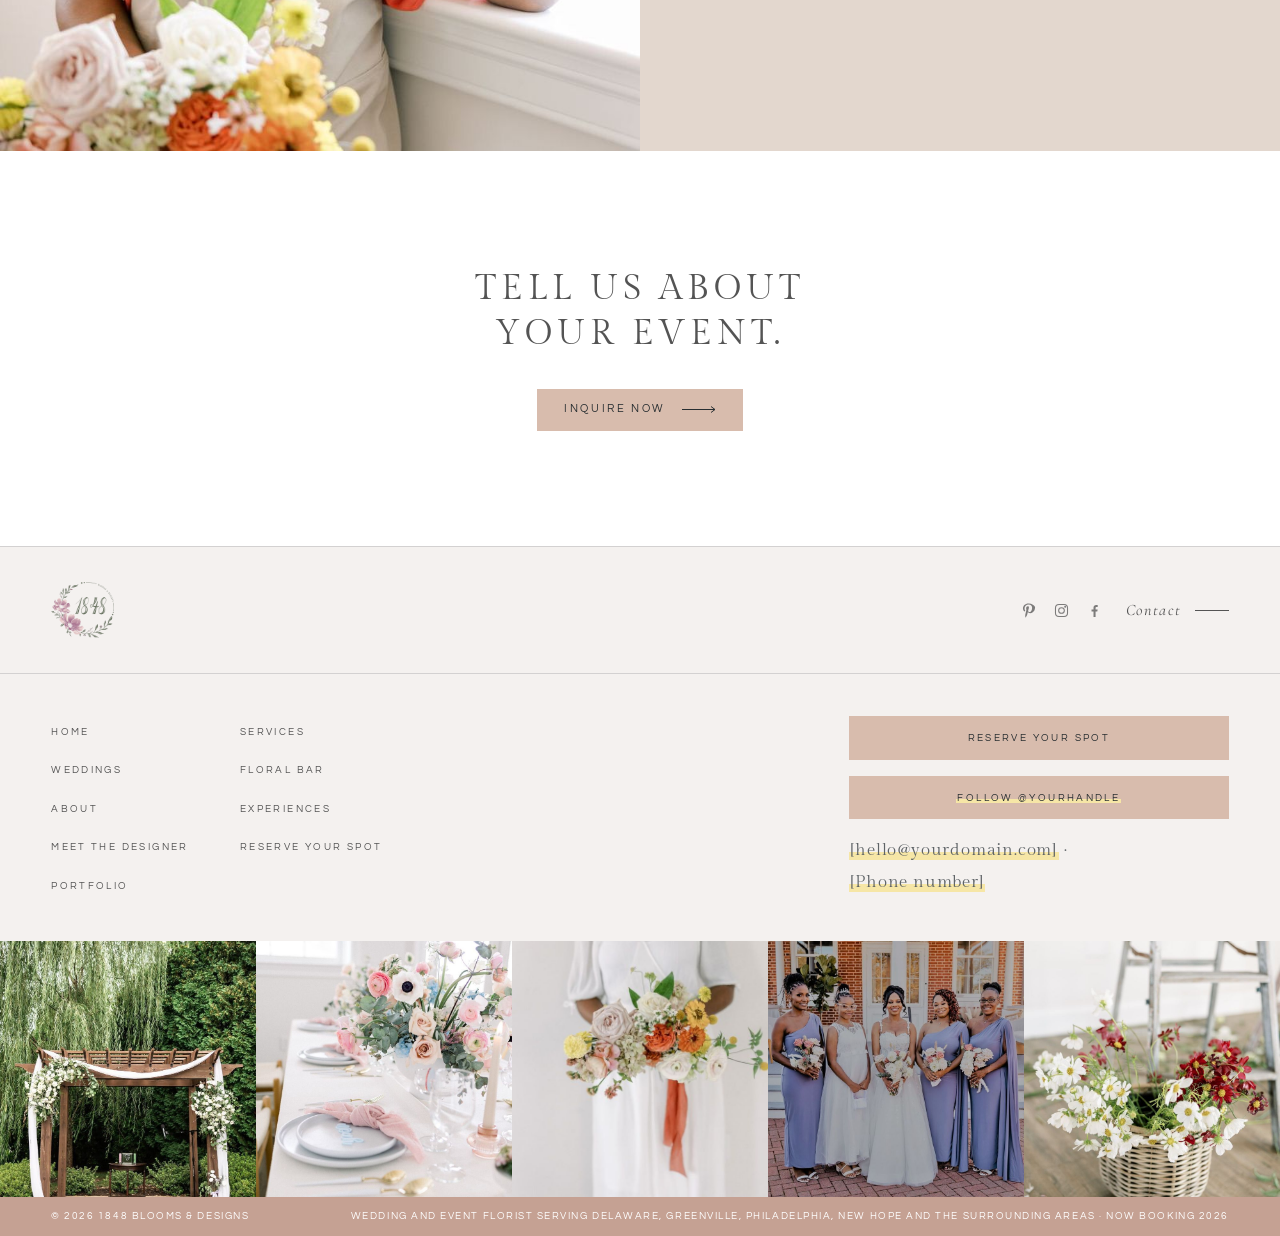
==== commit 1b6e5439: "SEO pass: wedding landing page, local schema, sitemap, meta tags, faster images - New weddings.html " ====
--- a/about.html
+++ b/about.html
@@ -4,34 +4,44 @@
 <meta charset="utf-8">
 <meta name="viewport" content="width=device-width, initial-scale=1">
 <title>About | 1848 Blooms &amp; Designs</title>
-<meta name="description" content="About 1848 Blooms &amp; Designs, a floral design studio serving Delaware, Pennsylvania and beyond for weddings, events and hands-on experiences.">
+<meta name="description" content="About 1848 Blooms &amp; Designs, a wedding and event floral studio serving Delaware, Greenville, Philadelphia, New Hope and the surrounding areas.">
 
+<link rel="canonical" href="https://1848bloomsanddesigns.com/about.html">
+<meta property="og:site_name" content="1848 Blooms &amp; Designs">
+<meta property="og:locale" content="en_US">
 <meta property="og:title" content="About | 1848 Blooms &amp; Designs">
-<meta property="og:description" content="About 1848 Blooms &amp; Designs, a floral design studio serving Delaware, Pennsylvania and beyond for weddings, events and hands-on experiences.">
+<meta property="og:description" content="About 1848 Blooms &amp; Designs, a wedding and event floral studio serving Delaware, Greenville, Philadelphia, New Hope and the surrounding areas.">
 <meta property="og:type" content="website">
-<meta property="og:image" content="assets/img/home-banner.jpg">
+<meta property="og:url" content="https://1848bloomsanddesigns.com/about.html">
+<meta property="og:image" content="https://1848bloomsanddesigns.com/assets/img/home-banner.jpg">
+<meta property="og:image:width" content="1430">
+<meta property="og:image:height" content="953">
+<meta name="twitter:card" content="summary_large_image">
 <meta name="theme-color" content="#C5A193">
 <link rel="icon" type="image/png" href="assets/favicon.png">
-<link rel="stylesheet" href="assets/site.css?v=4">
+<link rel="apple-touch-icon" href="assets/favicon.png">
+<link rel="preload" as="image" href="assets/img/table-long-pastel.jpg" imagesrcset="assets/img/sm/table-long-pastel.jpg 800w, assets/img/table-long-pastel.jpg 1600w" imagesizes="100vw" fetchpriority="high">
+<link rel="stylesheet" href="assets/site.css?v=3">
+<script type="application/ld+json">{"@context": "https://schema.org", "@type": "BreadcrumbList", "itemListElement": [{"@type": "ListItem", "position": 1, "name": "Home", "item": "https://1848bloomsanddesigns.com/"}, {"@type": "ListItem", "position": 2, "name": "About", "item": "https://1848bloomsanddesigns.com/about.html"}]}</script>
 </head>
 <body>
 <a class="skip" href="#main">Skip to content</a>
 <header class="hd"><div class="hd__top">
-  <p class="flank hd__tag">Delaware, Pennsylvania &amp; Beyond<br>Florist</p>
-  <a class="brand" href="index.html" aria-label="1848 Blooms &amp; Designs, home"><img src="assets/logo.png" width="86" height="76" alt="1848 Blooms &amp; Designs"></a>
-  <div class="hd__right"><span class="social"><a href="https://www.instagram.com/1848BloomsandDesigns" target="_blank" rel="noopener" aria-label="Instagram"><svg viewBox="0 0 24 24" fill="none" stroke="currentColor" stroke-width="1.5" aria-hidden="true"><rect x="3.500" y="3.500" width="17" height="17" rx="5"/><circle cx="12" cy="12" r="4"/><circle cx="17.200" cy="6.800" r=".6" fill="currentColor"/></svg></a><a href="https://www.facebook.com/1848BloomsandDesigns" target="_blank" rel="noopener" aria-label="Facebook"><svg viewBox="0 0 24 24" aria-hidden="true"><path d="M13.500 21v-7.500h2.500l.4-3h-2.900V8.600c0-.9.3-1.500 1.500-1.500h1.500V4.400c-.3 0-1.200-.1-2.200-.1-2.200 0-3.700 1.300-3.700 3.800v2.400H7.800v3h2.800V21h2.900z"/></svg></a><a href="https://www.tiktok.com/@1848bloomsanddesigns" target="_blank" rel="noopener" aria-label="TikTok"><svg viewBox="0 0 24 24" aria-hidden="true"><path d="M12.53.02c1.31-.02 2.61-.01 3.91-.02.08 1.53.63 3.09 1.75 4.17 1.12 1.11 2.7 1.62 4.24 1.79v4.03c-1.44-.05-2.89-.35-4.2-.97-.57-.26-1.1-.59-1.62-.93-.01 2.92.01 5.84-.02 8.75-.08 1.4-.54 2.79-1.35 3.94-1.31 1.92-3.58 3.17-5.91 3.21-1.43.08-2.86-.31-4.08-1.03-2.02-1.19-3.44-3.37-3.65-5.71-.02-.5-.03-1-.01-1.49.18-1.9 1.12-3.72 2.58-4.96 1.66-1.44 3.98-2.13 6.15-1.72.02 1.48-.04 2.96-.04 4.44-.99-.32-2.15-.23-3.02.37-.63.41-1.11 1.04-1.36 1.75-.21.51-.15 1.07-.14 1.61.24 1.64 1.82 3.02 3.5 2.87 1.12-.01 2.19-.66 2.77-1.61.19-.33.4-.67.41-1.06.1-1.79.06-3.57.07-5.36.01-4.03-.01-8.05.02-12.07z"/></svg></a><a href="https://www.linkedin.com/company/1848-blooms-and-designs/" target="_blank" rel="noopener" aria-label="LinkedIn"><svg viewBox="0 0 24 24" aria-hidden="true"><path d="M20.45 20.45h-3.56v-5.57c0-1.33-.02-3.04-1.85-3.04-1.85 0-2.14 1.45-2.14 2.94v5.67H9.35V9h3.41v1.56h.05c.48-.9 1.64-1.85 3.37-1.85 3.6 0 4.27 2.37 4.27 5.46v6.28zM5.34 7.43a2.06 2.06 0 1 1 0-4.13 2.06 2.06 0 0 1 0 4.13zM7.12 20.45H3.56V9h3.56v11.45z"/></svg></a></span><a class="contact-link" href="contact.html">Contact</a>
+  <p class="flank hd__tag">Delaware + Philadelphia<br>floral designer</p>
+  <a class="brand" href="index.html" aria-label="1848 Blooms &amp; Designs, home"><img src="assets/logo-sm.png" width="86" height="76" alt="1848 Blooms &amp; Designs"></a>
+  <div class="hd__right"><span class="social"><a href="#" aria-label="Pinterest"><svg viewBox="0 0 24 24" aria-hidden="true"><path d="M12.2 2C6.9 2 4.2 5.600 4.2 8.900c0 2 .8 3.800 2.400 4.400.3.100.5 0 .6-.3l.2-.9c.1-.3 0-.4-.2-.6-.5-.6-.8-1.300-.8-2.300 0-3 2.200-5.700 5.800-5.700 3.200 0 4.900 2 4.900 4.500 0 3.400-1.500 6.200-3.700 6.200-1.200 0-2.100-1-1.800-2.200.3-1.500 1-3.100 1-4.200 0-1-.5-1.800-1.600-1.800-1.300 0-2.300 1.300-2.300 3.100 0 1.100.4 1.900.4 1.900l-1.500 6.400c-.4 1.800-.1 4.200 0 4.400 0 .1.200.2.300.1.100-.2 1.800-2.200 2.300-4.200l.9-3.500c.5.900 1.800 1.600 3.200 1.600 4.200 0 7-3.800 7-8.900C20.200 5 17 2 12.200 2z"/></svg></a><a href="#" aria-label="Instagram"><svg viewBox="0 0 24 24" fill="none" stroke="currentColor" stroke-width="1.5" aria-hidden="true"><rect x="3.500" y="3.500" width="17" height="17" rx="5"/><circle cx="12" cy="12" r="4"/><circle cx="17.200" cy="6.800" r=".6" fill="currentColor"/></svg></a><a href="#" aria-label="Facebook"><svg viewBox="0 0 24 24" aria-hidden="true"><path d="M13.500 21v-7.500h2.500l.4-3h-2.900V8.600c0-.9.3-1.500 1.500-1.500h1.500V4.400c-.3 0-1.200-.1-2.200-.1-2.200 0-3.700 1.300-3.700 3.800v2.400H7.800v3h2.800V21h2.900z"/></svg></a></span><a class="contact-link" href="contact.html">Contact</a>
     <button class="menu-btn" type="button" aria-expanded="false" aria-controls="mnav"><i aria-hidden="true"></i><span>Menu</span></button></div>
 </div></header>
-<nav class="primary" aria-label="Main"><a href="index.html">Home</a><a href="about.html" aria-current="page">About</a><a href="services.html">Services</a><a href="floral-bar.html">Floral Bar</a><a href="portfolio.html">Portfolio</a><a href="experiences.html">Experiences</a><a href="contact.html">Contact</a></nav>
+<nav class="primary" aria-label="Main"><a href="index.html">Home</a><a href="weddings.html">Weddings</a><a href="about.html" aria-current="page">About</a><a href="services.html">Services</a><a href="floral-bar.html">Floral Bar</a><a href="portfolio.html">Portfolio</a><a href="experiences.html">Experiences</a><a href="contact.html">Contact</a></nav>
 <nav class="mnav" id="mnav" aria-label="Menu">
-  <ul><li><a href="index.html">Home</a></li><li><a href="about.html">About</a></li><li><a href="designer.html">Meet the designer</a></li><li><a href="services.html">Services</a></li><li><a href="floral-bar.html">Floral Bar</a></li><li><a href="portfolio.html">Portfolio</a></li><li><a href="experiences.html">Experiences</a></li><li><a href="reserve.html">Reserve your spot</a></li><li><a href="contact.html">Contact</a></li></ul>
-  <div class="foot-line"><span>Serving Delaware, Pennsylvania &amp; Beyond</span><span>Now booking 2026</span></div>
+  <ul><li><a href="index.html">Home</a></li><li><a href="weddings.html">Weddings</a></li><li><a href="about.html">About</a></li><li><a href="designer.html">Meet the designer</a></li><li><a href="services.html">Services</a></li><li><a href="floral-bar.html">Floral Bar</a></li><li><a href="portfolio.html">Portfolio</a></li><li><a href="experiences.html">Experiences</a></li><li><a href="reserve.html">Reserve your spot</a></li><li><a href="contact.html">Contact</a></li></ul>
+  <div class="foot-line"><span>Serving Delaware, Philadelphia + New Hope</span><span>Now booking 2026</span></div>
 </nav>
 <main id="main">
 
 <section class="phero">
-  <img class="phero__img" src="assets/img/table-long-pastel.jpg" width="1600" height="1067" alt="A long white table set with pastel centerpieces and wishbone chairs in a bright room" fetchpriority="high" >
-  <div class="phero__mid"><span class="eyebrow">Delaware, Pennsylvania &amp; Beyond &middot; Floral design studio</span><div class="tbar"><h1 class="dsp">About 1848</h1></div></div>
+  <img class="phero__img" src="assets/img/table-long-pastel.jpg" srcset="assets/img/sm/table-long-pastel.jpg 800w, assets/img/table-long-pastel.jpg 1600w" sizes="100vw" width="1600" height="1067" alt="A long white table set with pastel centerpieces and wishbone chairs in a bright room" fetchpriority="high" >
+  <div class="phero__mid"><span class="eyebrow">Delaware and Philadelphia &middot; Floral design studio</span><div class="tbar"><h1 class="dsp">About 1848</h1></div></div>
   <div class="phero__foot"><p>1848 Blooms &amp; Designs creates florals for weddings and events, and teaches hands-on floral experiences.</p></div>
 </section>
 
@@ -39,19 +49,35 @@
   <div class="wrap">
     <div class="tbar"><h2 class="dsp">How we design</h2></div>
     <div class="principles" style="margin-top:clamp(2.5rem,5vw,4.5rem)">
-      <div><h3>Thoughtful design</h3><p>Inspired by the beauty of a garden, we embrace the way flowers naturally grow and bloom. Layers of color, texture, movement and contrast come together to create arrangements that feel organic, romantic and effortlessly beautiful.</p></div>
-      <div><h3>Intentional details</h3><p>Every stem has its place. From varying heights and delicate blooms to unexpected textures and subtle color transitions, each detail is thoughtfully considered to create balance, depth and a natural sense of movement.</p></div>
-      <div><h3>Unforgettable moments</h3><p>Flowers have a way of transforming a space and how it makes us feel. We create floral designs that invite you to pause, take in the beauty and remember the moments that matter most.</p></div>
+      <div><h3>Thoughtful design</h3><p>We begin with questions about the space, the season and how you want people to feel. The flowers follow from the answers, never from a template.</p></div>
+      <div><h3>Intentional details</h3><p>A ribbon color, a stem height, the way a bouquet sits in the hand. We decide each one on purpose, and we check them against each other.</p></div>
+      <div><h3>Unforgettable moments</h3><p>Good florals do their work quietly. They become the thing guests mention afterward, without ever getting in the way of the day.</p></div>
     </div>
   </div>
 </section>
 
-<section class="full-img"><img src="assets/img/table-window.jpg" width="1067" height="1600" alt="A bright table by a window set with glassware and a centerpiece of yellow and orange flowers" loading="lazy" decoding="async" style="object-position:50% 70%"></section>
+<section class="full-img"><img src="assets/img/table-window.jpg" srcset="assets/img/sm/table-window.jpg 800w, assets/img/table-window.jpg 1067w" sizes="100vw" width="1067" height="1600" alt="A bright table by a window set with glassware and a centerpiece of yellow and orange flowers" loading="lazy" decoding="async" style="object-position:50% 70%"></section>
+
+<section class="section">
+  <div class="wrap split split--top split--57">
+    <div class="copy">
+      <h2 class="dsp" style="font-size:clamp(2rem,.9rem + 3.6vw,4.2rem)">How an event comes together</h2>
+      <p>Every project follows the same four steps, whether it is one bouquet or a full wedding. <span class="ph">[Confirm this process and add typical timelines.]</span></p>
+    </div>
+    <ol class="steps">
+      <li><div><h3>Inquire</h3><p>Tell us the date, the place and what you are imagining. We reply with availability.</p></div></li>
+      <li><div><h3>Consult</h3><p>We talk through the space, your palette and your priorities, and look at inspiration together.</p></div></li>
+      <li><div><h3>Design</h3><p>You receive a proposal with florals, quantities and pricing. We refine it with you until it feels right.</p></div></li>
+      <li><div><h3>Deliver and set up</h3><p>We prepare the flowers, bring them to your venue and install them, so you can focus on everything else.</p></div></li>
+    </ol>
+  </div>
+</section>
 
 <section class="panels">
-  <div class="panel panel--img"><img src="assets/img/designer-smile.jpg" width="1067" height="1600" alt="The designer smiling in a beige apron, holding a bouquet of white, yellow and orange flowers" loading="lazy" decoding="async" ></div>
+  <div class="panel panel--img"><img src="assets/img/designer-smile.jpg" srcset="assets/img/sm/designer-smile.jpg 800w, assets/img/designer-smile.jpg 1067w" sizes="(max-width: 900px) 100vw, 50vw" width="1067" height="1600" alt="The designer smiling in a beige apron, holding a bouquet of white, yellow and orange flowers" loading="lazy" decoding="async" ></div>
   <div class="panel panel--petal panel--center"><div>
-    <h2 class="dsp">Meet the lead designer behind 1848</h2>
+    <h2 class="dsp">Meet the designer behind 1848</h2>
+    <p>Every arrangement starts with one person’s eye. Read how she got started and what she cares about when she designs.</p>
     <div class="btn-row"><a class="btn" href="designer.html">Meet the designer</a></div>
   </div></div>
 </section>
@@ -62,14 +88,15 @@
 
 </main>
 <footer class="site-footer">
-  <div class="f-top"><a class="brand" href="index.html" aria-label="1848 Blooms &amp; Designs, home"><img src="assets/logo.png" width="86" height="76" alt="1848 Blooms &amp; Designs"></a><div class="hd__right"><span class="social"><a href="https://www.instagram.com/1848BloomsandDesigns" target="_blank" rel="noopener" aria-label="Instagram"><svg viewBox="0 0 24 24" fill="none" stroke="currentColor" stroke-width="1.5" aria-hidden="true"><rect x="3.500" y="3.500" width="17" height="17" rx="5"/><circle cx="12" cy="12" r="4"/><circle cx="17.200" cy="6.800" r=".6" fill="currentColor"/></svg></a><a href="https://www.facebook.com/1848BloomsandDesigns" target="_blank" rel="noopener" aria-label="Facebook"><svg viewBox="0 0 24 24" aria-hidden="true"><path d="M13.500 21v-7.500h2.500l.4-3h-2.900V8.600c0-.9.3-1.500 1.500-1.500h1.500V4.400c-.3 0-1.200-.1-2.200-.1-2.200 0-3.700 1.300-3.700 3.800v2.400H7.800v3h2.800V21h2.900z"/></svg></a><a href="https://www.tiktok.com/@1848bloomsanddesigns" target="_blank" rel="noopener" aria-label="TikTok"><svg viewBox="0 0 24 24" aria-hidden="true"><path d="M12.53.02c1.31-.02 2.61-.01 3.91-.02.08 1.53.63 3.09 1.75 4.17 1.12 1.11 2.7 1.62 4.24 1.79v4.03c-1.44-.05-2.89-.35-4.2-.97-.57-.26-1.1-.59-1.62-.93-.01 2.92.01 5.84-.02 8.75-.08 1.4-.54 2.79-1.35 3.94-1.31 1.92-3.58 3.17-5.91 3.21-1.43.08-2.86-.31-4.08-1.03-2.02-1.19-3.44-3.37-3.65-5.71-.02-.5-.03-1-.01-1.49.18-1.9 1.12-3.72 2.58-4.96 1.66-1.44 3.98-2.13 6.15-1.72.02 1.48-.04 2.96-.04 4.44-.99-.32-2.15-.23-3.02.37-.63.41-1.11 1.04-1.36 1.75-.21.51-.15 1.07-.14 1.61.24 1.64 1.82 3.02 3.5 2.87 1.12-.01 2.19-.66 2.77-1.61.19-.33.4-.67.41-1.06.1-1.79.06-3.57.07-5.36.01-4.03-.01-8.05.02-12.07z"/></svg></a><a href="https://www.linkedin.com/company/1848-blooms-and-designs/" target="_blank" rel="noopener" aria-label="LinkedIn"><svg viewBox="0 0 24 24" aria-hidden="true"><path d="M20.45 20.45h-3.56v-5.57c0-1.33-.02-3.04-1.85-3.04-1.85 0-2.14 1.45-2.14 2.94v5.67H9.35V9h3.41v1.56h.05c.48-.9 1.64-1.85 3.37-1.85 3.6 0 4.27 2.37 4.27 5.46v6.28zM5.34 7.43a2.06 2.06 0 1 1 0-4.13 2.06 2.06 0 0 1 0 4.13zM7.12 20.45H3.56V9h3.56v11.45z"/></svg></a></span><a class="contact-link" href="contact.html">Contact</a></div></div>
+  <div class="f-top"><a class="brand" href="index.html" aria-label="1848 Blooms &amp; Designs, home"><img src="assets/logo-sm.png" width="86" height="76" alt="1848 Blooms &amp; Designs"></a><div class="hd__right"><span class="social"><a href="#" aria-label="Pinterest"><svg viewBox="0 0 24 24" aria-hidden="true"><path d="M12.2 2C6.9 2 4.2 5.600 4.2 8.900c0 2 .8 3.800 2.400 4.400.3.100.5 0 .6-.3l.2-.9c.1-.3 0-.4-.2-.6-.5-.6-.8-1.300-.8-2.300 0-3 2.200-5.700 5.800-5.700 3.200 0 4.900 2 4.900 4.500 0 3.400-1.500 6.200-3.700 6.200-1.200 0-2.100-1-1.800-2.200.3-1.500 1-3.100 1-4.200 0-1-.5-1.800-1.600-1.800-1.300 0-2.300 1.300-2.300 3.100 0 1.100.4 1.900.4 1.900l-1.500 6.400c-.4 1.800-.1 4.200 0 4.400 0 .1.200.2.300.1.100-.2 1.800-2.200 2.300-4.200l.9-3.500c.5.900 1.800 1.600 3.200 1.600 4.200 0 7-3.800 7-8.900C20.200 5 17 2 12.200 2z"/></svg></a><a href="#" aria-label="Instagram"><svg viewBox="0 0 24 24" fill="none" stroke="currentColor" stroke-width="1.5" aria-hidden="true"><rect x="3.500" y="3.500" width="17" height="17" rx="5"/><circle cx="12" cy="12" r="4"/><circle cx="17.200" cy="6.800" r=".6" fill="currentColor"/></svg></a><a href="#" aria-label="Facebook"><svg viewBox="0 0 24 24" aria-hidden="true"><path d="M13.500 21v-7.500h2.500l.4-3h-2.900V8.600c0-.9.3-1.500 1.500-1.500h1.500V4.400c-.3 0-1.200-.1-2.200-.1-2.200 0-3.700 1.300-3.700 3.800v2.400H7.800v3h2.800V21h2.900z"/></svg></a></span><a class="contact-link" href="contact.html">Contact</a></div></div>
   <div class="f-mid">
-    <ul><li><a href="index.html">Home</a></li><li><a href="about.html">About</a></li><li><a href="designer.html">Meet the designer</a></li><li><a href="portfolio.html">Portfolio</a></li></ul>
+    <ul><li><a href="index.html">Home</a></li><li><a href="weddings.html">Weddings</a></li><li><a href="about.html">About</a></li><li><a href="designer.html">Meet the designer</a></li><li><a href="portfolio.html">Portfolio</a></li></ul>
     <ul><li><a href="services.html">Services</a></li><li><a href="floral-bar.html">Floral Bar</a></li><li><a href="experiences.html">Experiences</a></li><li><a href="reserve.html">Reserve your spot</a></li></ul>
-    <div class="f-btns"><a class="btn" href="reserve.html">Reserve your spot</a><a class="btn" href="https://docs.google.com/forms/d/e/1FAIpQLSezvMAhJgHH2pi5c92ohipBKujeKQc1tmaTfEVaxycdIquB6Q/viewform?usp=header" target="_blank" rel="noopener">Wedding inquiry</a></div>
+    <div class="f-btns"><a class="btn" href="reserve.html">Reserve your spot</a><a class="btn" href="#"><span class="ph">Follow @yourhandle</span></a>
+      <p class="f-note"><span class="ph">[hello@yourdomain.com]</span> &middot; <span class="ph">[Phone number]</span></p></div>
   </div>
-  <div class="f-thumbs"><img src="assets/img/arch-willow.jpg" width="981" height="1284" alt="A wooden arch with white flowers" loading="lazy" decoding="async" ><img src="assets/img/pastel-table-a.jpg" width="1067" height="1600" alt="A pastel table with a tall arrangement" loading="lazy" decoding="async" ><img src="assets/img/bouquet-ribbon.jpg" width="1600" height="1067" alt="A pastel bouquet with a rust ribbon" loading="lazy" decoding="async" ><img src="assets/img/bridesmaids.jpg" width="1049" height="1600" alt="Bridesmaids holding bouquets" loading="lazy" decoding="async" ><img src="assets/img/ladder-daisies.jpg" width="1067" height="1600" alt="Daisies in a woven basket" loading="lazy" decoding="async" ></div>
-  <div class="legal"><span>&copy; <span data-year>2026</span> 1848 Blooms &amp; Designs</span><span>Serving Delaware, Pennsylvania &amp; Beyond &middot; Now booking 2026</span></div>
+  <div class="f-thumbs"><img src="assets/img/arch-willow.jpg" srcset="assets/img/sm/arch-willow.jpg 800w, assets/img/arch-willow.jpg 981w" sizes="(max-width: 560px) 33vw, 20vw" width="981" height="1284" alt="A wooden wedding arch with white flowers" loading="lazy" decoding="async" ><img src="assets/img/pastel-table-a.jpg" srcset="assets/img/sm/pastel-table-a.jpg 800w, assets/img/pastel-table-a.jpg 1067w" sizes="(max-width: 560px) 33vw, 20vw" width="1067" height="1600" alt="A pastel event table with a tall floral arrangement" loading="lazy" decoding="async" ><img src="assets/img/bouquet-ribbon.jpg" srcset="assets/img/sm/bouquet-ribbon.jpg 800w, assets/img/bouquet-ribbon.jpg 1600w" sizes="(max-width: 560px) 33vw, 20vw" width="1600" height="1067" alt="A pastel bridal bouquet with a rust ribbon" loading="lazy" decoding="async" ><img src="assets/img/bridesmaids.jpg" srcset="assets/img/sm/bridesmaids.jpg 800w, assets/img/bridesmaids.jpg 1049w" sizes="(max-width: 560px) 33vw, 20vw" width="1049" height="1600" alt="Bridesmaids holding white bouquets" loading="lazy" decoding="async" ><img src="assets/img/ladder-daisies.jpg" srcset="assets/img/sm/ladder-daisies.jpg 800w, assets/img/ladder-daisies.jpg 1067w" sizes="(max-width: 560px) 33vw, 20vw" width="1067" height="1600" alt="Daisies in a woven basket" loading="lazy" decoding="async" ></div>
+  <div class="legal"><span>&copy; <span data-year>2026</span> 1848 Blooms &amp; Designs</span><span>Wedding and event florist serving Delaware, Greenville, Philadelphia, New Hope and the surrounding areas &middot; Now booking 2026</span></div>
 </footer>
 <script src="assets/site.js"></script>
 </body>
